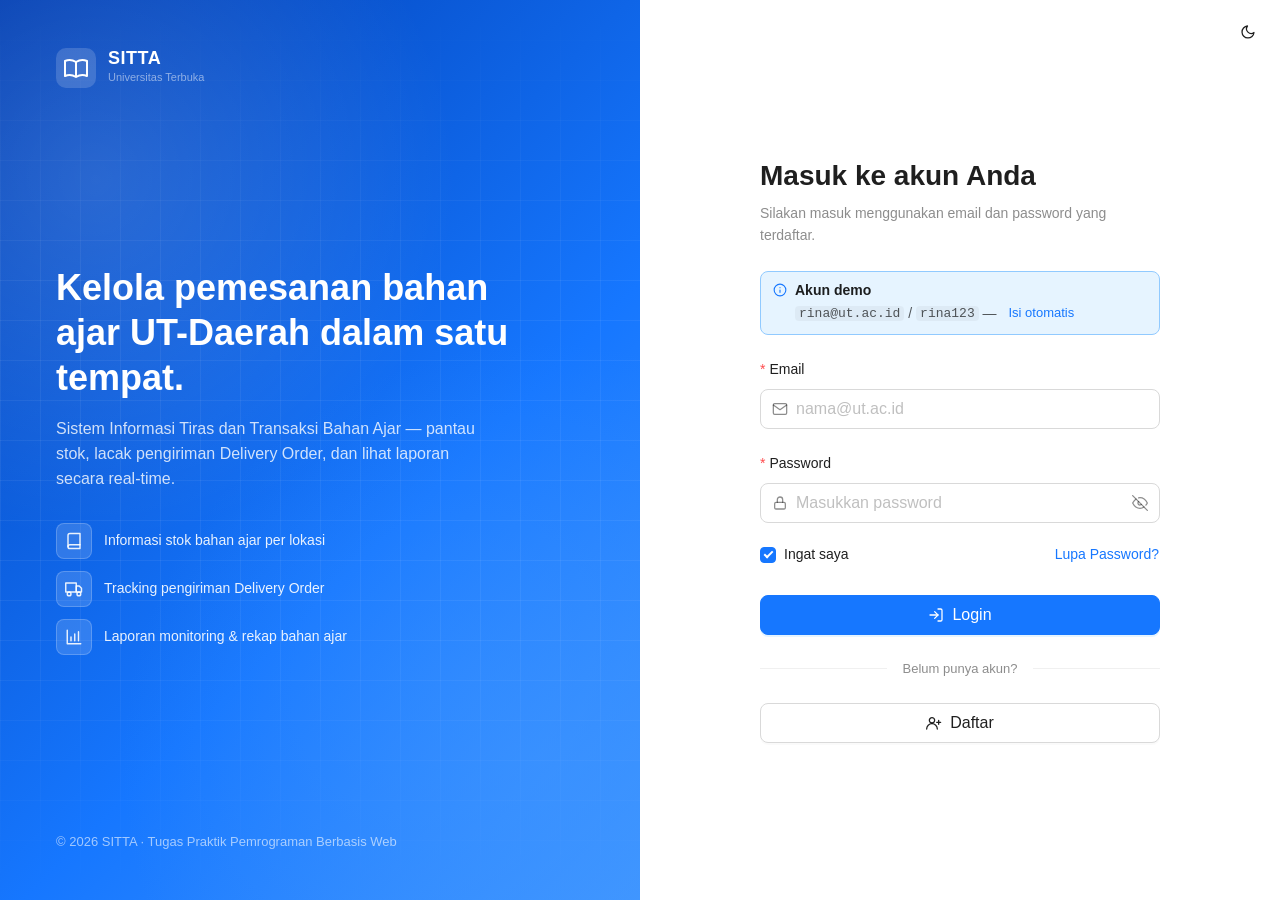
==== dashboard.html @ ab3e5d55 "Add stok and tracking pages for bahan ajar management - Created stok.html for dynamic stock informat" ====
<!DOCTYPE html>
<html lang="id">
<head>
  <meta charset="UTF-8">
  <meta name="viewport" content="width=device-width, initial-scale=1.0">
  <meta name="description" content="Dashboard SITTA — menu utama pemesanan bahan ajar Universitas Terbuka">
  <title>Dashboard · SITTA Universitas Terbuka</title>
  <link rel="stylesheet" href="css/style.css">
  <script src="js/data.js"></script>
  <script src="js/script.js"></script>
</head>
<body data-page="dashboard">
  <a class="skip-link" href="#main">Lewati ke konten utama</a>

  <div class="layout">
    <!-- Sider & header dirender oleh script.js agar seragam di semua halaman -->
    <aside class="layout-sider" id="appSider" aria-label="Navigasi utama"></aside>
    <div class="sider-mask" data-action="close-sider"></div>

    <div class="layout-main">
      <header class="layout-header" id="appHeader"></header>

      <main class="layout-content" id="main">
        <div class="page-header">
          <nav class="breadcrumb" aria-label="Breadcrumb">
            <ol id="breadcrumb"></ol>
          </nav>
        </div>

        <!-- ===================== VIEW: BERANDA ===================== -->
        <section data-view="home" aria-labelledby="greetingTitle">
          <div class="greeting" id="greeting" data-period="pagi">
            <div>
              <span class="greeting-eyebrow" id="greetingEyebrow">
                <svg class="icon"><use href="#i-sunrise"></use></svg> Pagi
              </span>
              <h1 class="greeting-title" id="greetingTitle">Selamat Pagi!</h1>
              <p class="greeting-sub" id="greetingSub">Semoga harimu menyenangkan.</p>
            </div>
            <div class="greeting-clock" aria-live="off">
              <div class="greeting-time"><time id="greetingTime">00:00:00</time></div>
              <div class="greeting-date" id="greetingDate">-</div>
            </div>
          </div>

          <div class="grid grid-4 mt-24" id="homeStats" aria-label="Ringkasan"></div>

          <div class="section-head">
            <h2 class="section-title">Menu Utama</h2>
            <span class="text-muted">Pilih menu untuk memulai</span>
          </div>

          <nav aria-label="Menu utama dashboard">
            <ul class="nav-tiles">
              <li>
                <a class="card nav-tile" href="stok.html">
                  <div class="nav-tile-head">
                    <span class="nav-tile-icon tone-blue"><svg class="icon"><use href="#i-book"></use></svg></span>
                    <svg class="icon nav-tile-arrow"><use href="#i-arrow-right"></use></svg>
                  </div>
                  <h3 class="nav-tile-title">Informasi Bahan Ajar</h3>
                  <p class="nav-tile-desc">Lihat stok, edisi, dan lokasi bahan ajar yang tersedia.</p>
                </a>
              </li>
              <li>
                <a class="card nav-tile" href="tracking.html">
                  <div class="nav-tile-head">
                    <span class="nav-tile-icon tone-green"><svg class="icon"><use href="#i-truck"></use></svg></span>
                    <svg class="icon nav-tile-arrow"><use href="#i-arrow-right"></use></svg>
                  </div>
                  <h3 class="nav-tile-title">Tracking Pengiriman</h3>
                  <p class="nav-tile-desc">Lacak status pengiriman berdasarkan nomor Delivery Order.</p>
                </a>
              </li>
              <li>
                <div class="card nav-tile">
                  <div class="nav-tile-head">
                    <span class="nav-tile-icon tone-purple"><svg class="icon"><use href="#i-report"></use></svg></span>
                  </div>
                  <h3 class="nav-tile-title">Laporan</h3>
                  <div class="nav-sublinks">
                    <a class="nav-sublink" href="#monitoring">Monitoring Progress DO <svg class="icon"><use href="#i-right"></use></svg></a>
                    <a class="nav-sublink" href="#rekap">Rekap Bahan Ajar <svg class="icon"><use href="#i-right"></use></svg></a>
                  </div>
                </div>
              </li>
              <li>
                <a class="card nav-tile" href="#histori">
                  <div class="nav-tile-head">
                    <span class="nav-tile-icon tone-orange"><svg class="icon"><use href="#i-history"></use></svg></span>
                    <svg class="icon nav-tile-arrow"><use href="#i-arrow-right"></use></svg>
                  </div>
                  <h3 class="nav-tile-title">Histori Transaksi</h3>
                  <p class="nav-tile-desc">Riwayat transaksi pemesanan bahan ajar beserta total pembayaran.</p>
                </a>
              </li>
            </ul>
          </nav>

          <div class="grid grid-main-side mt-24">
            <article class="card">
              <header class="card-head">
                <h2 class="card-title"><svg class="icon"><use href="#i-truck"></use></svg> Pengiriman Terbaru</h2>
                <a href="#monitoring" class="btn btn-link">Lihat semua</a>
              </header>
              <div class="card-body flush" id="homeRecentDO"></div>
            </article>

            <article class="card">
              <header class="card-head">
                <h2 class="card-title"><svg class="icon"><use href="#i-package"></use></svg> Stok Bahan Ajar</h2>
                <a href="stok.html" class="btn btn-link">Detail</a>
              </header>
              <div class="card-body" id="homeStock"></div>
            </article>
          </div>
        </section>

        <!-- ============ VIEW: LAPORAN — MONITORING PROGRESS DO ============ -->
        <section data-view="monitoring" aria-labelledby="monitoringTitle" hidden>
          <div class="space-between mb-16">
            <div>
              <h1 class="page-title" id="monitoringTitle">Monitoring Progress DO Bahan Ajar</h1>
              <p class="page-desc">Pantau progres setiap Delivery Order dari proses hingga diterima.</p>
            </div>
            <button type="button" class="btn no-print" data-action="print">
              <svg class="icon"><use href="#i-printer"></use></svg> Cetak
            </button>
          </div>

          <div class="grid grid-4 mb-16" id="monitoringStats"></div>

          <article class="card">
            <div class="table-wrapper">
              <table class="table">
                <thead>
                  <tr>
                    <th scope="col">Nomor DO</th>
                    <th scope="col">Mahasiswa</th>
                    <th scope="col">Ekspedisi</th>
                    <th scope="col">Tgl Kirim</th>
                    <th scope="col">Status</th>
                    <th scope="col" style="min-width: 200px">Progress</th>
                    <th scope="col" class="no-print"><span class="sr-only">Aksi</span></th>
                  </tr>
                </thead>
                <tbody id="monitoringBody"></tbody>
              </table>
            </div>
          </article>
        </section>

        <!-- ================ VIEW: LAPORAN — REKAP BAHAN AJAR ================ -->
        <section data-view="rekap" aria-labelledby="rekapTitle" hidden>
          <div class="space-between mb-16">
            <div>
              <h1 class="page-title" id="rekapTitle">Rekap Bahan Ajar</h1>
              <p class="page-desc">Ringkasan jumlah judul dan stok bahan ajar di seluruh lokasi.</p>
            </div>
            <button type="button" class="btn no-print" data-action="print">
              <svg class="icon"><use href="#i-printer"></use></svg> Cetak
            </button>
          </div>

          <div class="grid grid-4 mb-16" id="rekapStats"></div>

          <div class="grid grid-main-side">
            <article class="card">
              <header class="card-head">
                <h2 class="card-title"><svg class="icon"><use href="#i-chart"></use></svg> Distribusi Stok per Judul</h2>
                <div class="legend" aria-hidden="true">
                  <span><i></i> Stok aman</span>
                  <span><i class="is-warning"></i> Perlu restock</span>
                </div>
              </header>
              <div class="card-body">
                <div class="bar-list" id="rekapBars"></div>
              </div>
            </article>

            <article class="card">
              <header class="card-head">
                <h2 class="card-title"><svg class="icon"><use href="#i-pin"></use></svg> Rekap per Lokasi</h2>
              </header>
              <div class="table-wrapper">
                <table class="table table-sm">
                  <thead>
                    <tr>
                      <th scope="col">Kode Lokasi</th>
                      <th scope="col" class="text-right">Judul</th>
                      <th scope="col" class="text-right">Stok</th>
                    </tr>
                  </thead>
                  <tbody id="rekapLokasiBody"></tbody>
                  <tfoot id="rekapLokasiFoot"></tfoot>
                </table>
              </div>
            </article>
          </div>
        </section>

        <!-- ===================== VIEW: HISTORI TRANSAKSI ===================== -->
        <section data-view="histori" aria-labelledby="historiTitle" hidden>
          <div class="space-between mb-16">
            <div>
              <h1 class="page-title" id="historiTitle">Histori Transaksi Bahan Ajar</h1>
              <p class="page-desc">Daftar seluruh transaksi pemesanan bahan ajar melalui Delivery Order.</p>
            </div>
            <button type="button" class="btn no-print" data-action="print">
              <svg class="icon"><use href="#i-printer"></use></svg> Cetak
            </button>
          </div>

          <article class="card">
            <form class="toolbar" id="historiFilter" role="search" aria-label="Filter transaksi">
              <div class="input-affix">
                <svg class="icon"><use href="#i-search"></use></svg>
                <label for="historiSearch" class="sr-only">Cari transaksi</label>
                <input class="input" type="search" id="historiSearch" placeholder="Cari nomor DO, nama, ekspedisi…">
              </div>
              <label for="historiStatus" class="sr-only">Filter status</label>
              <select class="select" id="historiStatus">
                <option value="">Semua status</option>
                <option value="proses">Dalam proses</option>
                <option value="selesai">Selesai</option>
              </select>
            </form>
            <div class="table-wrapper">
              <table class="table">
                <thead>
                  <tr>
                    <th scope="col">Tanggal</th>
                    <th scope="col">Nomor DO</th>
                    <th scope="col">Mahasiswa</th>
                    <th scope="col">Paket Bahan Ajar</th>
                    <th scope="col">Ekspedisi</th>
                    <th scope="col" class="text-right">Total</th>
                    <th scope="col">Status</th>
                  </tr>
                </thead>
                <tbody id="historiBody"></tbody>
                <tfoot id="historiFoot"></tfoot>
              </table>
            </div>
          </article>
        </section>
      </main>

      <footer class="layout-footer">
        &copy; <span data-year>2026</span> SITTA — Sistem Informasi Tiras &amp; Transaksi Bahan Ajar · Universitas Terbuka
      </footer>
    </div>
  </div>
</body>
</html>
---- css/style.css ----
/* ==========================================================================
   SITTA — Sistem Informasi Tiras & Transaksi Bahan Ajar
   Design system terinspirasi Ant Design (token, komponen, layout)
   --------------------------------------------------------------------------
   1. Design Tokens (light & dark)
   2. Base / Reset
   3. Typography & Utilities
   4. Komponen: Button, Input, Form, Checkbox, Select
   5. Komponen: Card, Statistic, Tag, Badge, Alert, Divider, Avatar
   6. Komponen: Table, Descriptions, Progress, Steps, Timeline
   7. Komponen: Modal, Message, Dropdown, Segmented, Empty, Result
   8. Layout: Sider, Header, Content, Footer, Breadcrumb
   9. Halaman: Login
   10. Halaman: Dashboard, Tracking, Stok
   11. Responsive & Print
   ========================================================================== */

/* 1. DESIGN TOKENS ======================================================== */
:root {
  --primary: #1677ff;
  --primary-hover: #4096ff;
  --primary-active: #0958d9;
  --primary-bg: #e6f4ff;
  --primary-bg-hover: #bae0ff;
  --primary-border: #91caff;

  --success: #52c41a;
  --success-bg: #f6ffed;
  --success-border: #b7eb8f;
  --success-text: #389e0d;

  --warning: #faad14;
  --warning-bg: #fffbe6;
  --warning-border: #ffe58f;
  --warning-text: #d48806;

  --error: #ff4d4f;
  --error-hover: #ff7875;
  --error-bg: #fff2f0;
  --error-border: #ffccc7;
  --error-text: #cf1322;

  --purple: #722ed1;
  --purple-bg: #f9f0ff;
  --cyan: #13c2c2;
  --cyan-bg: #e6fffb;

  --text: rgba(0, 0, 0, 0.88);
  --text-2: rgba(0, 0, 0, 0.65);
  --text-3: rgba(0, 0, 0, 0.45);
  --text-4: rgba(0, 0, 0, 0.25);

  --border: #d9d9d9;
  --split: rgba(5, 5, 5, 0.06);

  --bg-layout: #f5f5f5;
  --bg-container: #ffffff;
  --bg-elevated: #ffffff;
  --bg-fill: rgba(0, 0, 0, 0.04);
  --bg-fill-2: rgba(0, 0, 0, 0.02);
  --bg-disabled: rgba(0, 0, 0, 0.04);
  --table-head: #fafafa;
  --mask: rgba(0, 0, 0, 0.45);

  --sider-bg: #001529;
  --sider-sub: #000c17;
  --sider-text: rgba(255, 255, 255, 0.65);

  --radius-sm: 4px;
  --radius: 6px;
  --radius-lg: 8px;

  --shadow: 0 1px 2px 0 rgba(0, 0, 0, 0.03), 0 1px 6px -1px rgba(0, 0, 0, 0.02), 0 2px 4px 0 rgba(0, 0, 0, 0.02);
  --shadow-lg: 0 6px 16px 0 rgba(0, 0, 0, 0.08), 0 3px 6px -4px rgba(0, 0, 0, 0.12), 0 9px 28px 8px rgba(0, 0, 0, 0.05);
  --focus-ring: 0 0 0 2px rgba(5, 145, 255, 0.1);
  --focus-ring-error: 0 0 0 2px rgba(255, 38, 5, 0.06);

  --font: -apple-system, BlinkMacSystemFont, "Segoe UI", Roboto, "Helvetica Neue", Arial, "Noto Sans", sans-serif;
  --font-mono: "SFMono-Regular", Consolas, "Liberation Mono", Menlo, Courier, monospace;
  --ease: cubic-bezier(0.645, 0.045, 0.355, 1);

  --header-h: 64px;
  --sider-w: 240px;
  --sider-w-collapsed: 80px;

  color-scheme: light;
}

:root[data-theme="dark"] {
  --primary: #1668dc;
  --primary-hover: #3c89e8;
  --primary-active: #1554ad;
  --primary-bg: #111a2c;
  --primary-bg-hover: #112545;
  --primary-border: #15325b;

  --success: #49aa19;
  --success-bg: #162312;
  --success-border: #274916;
  --success-text: #49aa19;

  --warning: #d89614;
  --warning-bg: #2b2111;
  --warning-border: #594214;
  --warning-text: #d89614;

  --error: #dc4446;
  --error-hover: #e86e6b;
  --error-bg: #2c1618;
  --error-border: #5b2526;
  --error-text: #dc4446;

  --purple: #854eca;
  --purple-bg: #1a1325;
  --cyan: #13a8a8;
  --cyan-bg: #112123;

  --text: rgba(255, 255, 255, 0.85);
  --text-2: rgba(255, 255, 255, 0.65);
  --text-3: rgba(255, 255, 255, 0.45);
  --text-4: rgba(255, 255, 255, 0.25);

  --border: #424242;
  --split: rgba(253, 253, 253, 0.12);

  --bg-layout: #000000;
  --bg-container: #141414;
  --bg-elevated: #1f1f1f;
  --bg-fill: rgba(255, 255, 255, 0.08);
  --bg-fill-2: rgba(255, 255, 255, 0.04);
  --bg-disabled: rgba(255, 255, 255, 0.08);
  --table-head: #1d1d1d;
  --mask: rgba(0, 0, 0, 0.65);

  --sider-bg: #141414;
  --sider-sub: #0a0a0a;

  --shadow: 0 1px 2px 0 rgba(0, 0, 0, 0.16), 0 1px 6px -1px rgba(0, 0, 0, 0.12), 0 2px 4px 0 rgba(0, 0, 0, 0.09);
  --shadow-lg: 0 6px 16px 0 rgba(0, 0, 0, 0.32), 0 3px 6px -4px rgba(0, 0, 0, 0.48), 0 9px 28px 8px rgba(0, 0, 0, 0.2);

  color-scheme: dark;
}

/* 2. BASE / RESET ========================================================= */
*,
*::before,
*::after {
  box-sizing: border-box;
}

html {
  -webkit-text-size-adjust: 100%;
}

body {
  margin: 0;
  font-family: var(--font);
  font-size: 14px;
  line-height: 1.5714;
  color: var(--text);
  background: var(--bg-layout);
  -webkit-font-smoothing: antialiased;
  transition: background-color 0.2s, color 0.2s;
}

h1, h2, h3, h4, h5, p, ul, ol, dl, figure {
  margin: 0;
}

h1, h2, h3, h4, h5 {
  font-weight: 600;
  color: var(--text);
  line-height: 1.35;
}

ul, ol {
  padding: 0;
  list-style: none;
}

a {
  color: var(--primary);
  text-decoration: none;
  transition: color 0.2s;
}

a:hover {
  color: var(--primary-hover);
}

img {
  max-width: 100%;
  display: block;
}

button,
input,
select,
textarea {
  font: inherit;
  color: inherit;
}

[hidden] {
  display: none !important;
}

:focus-visible {
  outline: 3px solid var(--primary-border);
  outline-offset: 1px;
}

::selection {
  background: var(--primary);
  color: #fff;
}

.icon {
  width: 1em;
  height: 1em;
  flex-shrink: 0;
  fill: none;
  stroke: currentColor;
  stroke-width: 1.9;
  stroke-linecap: round;
  stroke-linejoin: round;
  vertical-align: -0.125em;
}

.skip-link {
  position: absolute;
  left: 16px;
  top: -48px;
  z-index: 2000;
  padding: 8px 16px;
  background: var(--primary);
  color: #fff;
  border-radius: var(--radius);
  transition: top 0.2s;
}

.skip-link:focus {
  top: 12px;
  color: #fff;
}

.sr-only {
  position: absolute;
  width: 1px;
  height: 1px;
  padding: 0;
  margin: -1px;
  overflow: hidden;
  clip: rect(0, 0, 0, 0);
  border: 0;
}

/* 3. TYPOGRAPHY & UTILITIES =============================================== */
.text-secondary { color: var(--text-2); }
.text-muted { color: var(--text-3); }
.text-success { color: var(--success-text); }
.text-danger { color: var(--error-text); }
.text-strong { font-weight: 600; }
.text-mono { font-family: var(--font-mono); font-size: 13px; }
.text-right { text-align: right; }
.text-center { text-align: center; }
.nowrap { white-space: nowrap; }

.space {
  display: inline-flex;
  align-items: center;
  gap: 8px;
  flex-wrap: wrap;
}

.space-between {
  display: flex;
  align-items: center;
  justify-content: space-between;
  gap: 12px;
  flex-wrap: wrap;
}

.mt-8 { margin-top: 8px; }
.mt-16 { margin-top: 16px; }
.mt-24 { margin-top: 24px; }
.mb-16 { margin-bottom: 16px; }

.grid {
  display: grid;
  gap: 16px;
}

.grid-4 { grid-template-columns: repeat(4, minmax(0, 1fr)); }
.grid-3 { grid-template-columns: repeat(3, minmax(0, 1fr)); }
.grid-2 { grid-template-columns: repeat(2, minmax(0, 1fr)); }
.grid-main-side { grid-template-columns: minmax(0, 1.6fr) minmax(0, 1fr); }

/* 4. BUTTON ================================================================ */
.btn {
  position: relative;
  display: inline-flex;
  align-items: center;
  justify-content: center;
  gap: 8px;
  height: 32px;
  padding: 4px 15px;
  font-size: 14px;
  line-height: 1.5714;
  font-weight: 400;
  white-space: nowrap;
  color: var(--text);
  background: var(--bg-container);
  border: 1px solid var(--border);
  border-radius: var(--radius);
  box-shadow: 0 2px 0 rgba(0, 0, 0, 0.02);
  cursor: pointer;
  user-select: none;
  transition: all 0.2s var(--ease);
  text-decoration: none;
}

.btn:hover {
  color: var(--primary-hover);
  border-color: var(--primary-hover);
}

.btn:active {
  color: var(--primary-active);
  border-color: var(--primary-active);
}

.btn:focus-visible {
  outline: 4px solid var(--primary-border);
  outline-offset: 1px;
}

.btn-primary {
  color: #fff;
  background: var(--primary);
  border-color: var(--primary);
  box-shadow: 0 2px 0 rgba(5, 145, 255, 0.1);
}

.btn-primary:hover {
  color: #fff;
  background: var(--primary-hover);
  border-color: var(--primary-hover);
}

.btn-primary:active {
  color: #fff;
  background: var(--primary-active);
  border-color: var(--primary-active);
}

.btn-danger {
  color: var(--error);
  border-color: var(--error);
}

.btn-danger:hover {
  color: var(--error-hover);
  border-color: var(--error-hover);
}

.btn-danger.btn-primary {
  color: #fff;
  background: var(--error);
  box-shadow: 0 2px 0 rgba(255, 38, 5, 0.06);
}

.btn-danger.btn-primary:hover {
  background: var(--error-hover);
  border-color: var(--error-hover);
  color: #fff;
}

.btn-text,
.btn-link {
  border-color: transparent;
  background: transparent;
  box-shadow: none;
}

.btn-text:hover {
  color: var(--text);
  border-color: transparent;
  background: var(--bg-fill);
}

.btn-link {
  color: var(--primary);
  padding: 4px 0;
  height: auto;
}

.btn-link:hover {
  color: var(--primary-hover);
  border-color: transparent;
}

.btn-lg {
  height: 40px;
  padding: 6px 15px;
  font-size: 16px;
  border-radius: var(--radius-lg);
}

.btn-sm {
  height: 24px;
  padding: 0 7px;
  border-radius: var(--radius-sm);
  font-size: 13px;
  gap: 4px;
}

.btn-block {
  width: 100%;
}

.btn-icon {
  width: 32px;
  padding: 0;
  font-size: 16px;
}

.btn-icon.btn-lg {
  width: 40px;
  font-size: 18px;
}

.btn[disabled],
.btn.is-loading {
  cursor: not-allowed;
  opacity: 0.65;
}

.btn[disabled]:not(.is-loading) {
  color: var(--text-4);
  background: var(--bg-disabled);
  border-color: var(--border);
  box-shadow: none;
  opacity: 1;
}

.btn.is-loading::before {
  content: "";
  width: 14px;
  height: 14px;
  border: 2px solid currentColor;
  border-right-color: transparent;
  border-radius: 50%;
  animation: spin 0.8s linear infinite;
}

.btn.is-loading > .icon {
  display: none;
}

@keyframes spin {
  to { transform: rotate(360deg); }
}

/* 4b. INPUT, SELECT, FORM ================================================= */
.input,
.select {
  display: block;
  width: 100%;
  height: 32px;
  padding: 4px 11px;
  font-size: 14px;
  line-height: 1.5714;
  color: var(--text);
  background: var(--bg-container);
  border: 1px solid var(--border);
  border-radius: var(--radius);
  transition: all 0.2s;
  outline: none;
}

.input::placeholder {
  color: var(--text-4);
}

.input:hover,
.select:hover {
  border-color: var(--primary-hover);
}

.input:focus,
.select:focus {
  border-color: var(--primary);
  box-shadow: var(--focus-ring);
}

.input-lg,
.select-lg {
  height: 40px;
  padding: 7px 11px;
  font-size: 16px;
  border-radius: var(--radius-lg);
}

.select {
  appearance: none;
  padding-right: 32px;
  cursor: pointer;
  background-image: url("data:image/svg+xml,%3Csvg xmlns='http://www.w3.org/2000/svg' viewBox='0 0 24 24' fill='none' stroke='%23999' stroke-width='2' stroke-linecap='round' stroke-linejoin='round'%3E%3Cpath d='m6 9 6 6 6-6'/%3E%3C/svg%3E");
  background-repeat: no-repeat;
  background-position: right 10px center;
  background-size: 14px;
}

.select option {
  background: var(--bg-elevated);
  color: var(--text);
}

/* Input dengan prefix/suffix (Ant: .ant-input-affix-wrapper) */
.input-affix {
  display: flex;
  align-items: center;
  gap: 8px;
  width: 100%;
  height: 32px;
  padding: 4px 11px;
  background: var(--bg-container);
  border: 1px solid var(--border);
  border-radius: var(--radius);
  transition: all 0.2s;
}

.input-affix.input-lg {
  height: 40px;
  padding: 7px 11px;
  font-size: 16px;
  border-radius: var(--radius-lg);
}

.input-affix:hover {
  border-color: var(--primary-hover);
}

.input-affix:focus-within {
  border-color: var(--primary);
  box-shadow: var(--focus-ring);
}

.input-affix > .icon {
  color: var(--text-3);
}

.input-affix .input {
  height: auto;
  padding: 0;
  border: 0;
  background: transparent;
  box-shadow: none;
  font-size: inherit;
}

.input-affix .input-suffix {
  display: inline-flex;
  padding: 0;
  border: 0;
  background: none;
  color: var(--text-3);
  cursor: pointer;
  font-size: 16px;
  border-radius: var(--radius-sm);
}

.input-affix .input-suffix:hover {
  color: var(--text);
}

/* Form item */
.form-item {
  margin-bottom: 24px;
}

.form-item.compact {
  margin-bottom: 16px;
}

.form-label {
  display: inline-block;
  padding-bottom: 8px;
  color: var(--text);
  font-size: 14px;
}

.form-label.required::before {
  content: "*";
  display: inline-block;
  margin-inline-end: 4px;
  color: var(--error);
  font-family: SimSun, sans-serif;
}

.form-help {
  margin-top: 4px;
  color: var(--text-3);
  font-size: 13px;
}

.form-explain {
  min-height: 0;
  color: var(--error);
  font-size: 13px;
  line-height: 1.5;
  overflow: hidden;
  max-height: 0;
  opacity: 0;
  transform: translateY(-4px);
  transition: all 0.2s var(--ease);
}

.form-item.has-error .form-explain {
  max-height: 40px;
  opacity: 1;
  transform: none;
  padding-top: 4px;
}

.form-item.has-error .input,
.form-item.has-error .select,
.form-item.has-error .input-affix {
  border-color: var(--error);
}

.form-item.has-error .input:focus,
.form-item.has-error .select:focus,
.form-item.has-error .input-affix:focus-within {
  box-shadow: var(--focus-ring-error);
}

.form-item.has-error .input-affix .input {
  box-shadow: none;
}

.form-item.has-error .input-affix > .icon {
  color: var(--error);
}

.form-row {
  display: grid;
  grid-template-columns: repeat(2, minmax(0, 1fr));
  gap: 0 16px;
}

.form-inline {
  display: flex;
  gap: 8px;
  align-items: flex-start;
}

.form-inline .form-item {
  flex: 1;
  margin-bottom: 0;
}

/* Checkbox */
.checkbox {
  display: inline-flex;
  align-items: center;
  gap: 8px;
  cursor: pointer;
  user-select: none;
}

.checkbox input {
  appearance: none;
  width: 16px;
  height: 16px;
  margin: 0;
  border: 1px solid var(--border);
  border-radius: var(--radius-sm);
  background: var(--bg-container);
  cursor: pointer;
  display: grid;
  place-content: center;
  transition: all 0.2s;
}

.checkbox input::after {
  content: "";
  width: 5px;
  height: 9px;
  border: 2px solid #fff;
  border-top: 0;
  border-left: 0;
  transform: rotate(45deg) scale(0);
  margin-top: -2px;
  transition: transform 0.15s var(--ease);
}

.checkbox input:checked {
  background: var(--primary);
  border-color: var(--primary);
}

.checkbox input:checked::after {
  transform: rotate(45deg) scale(1);
}

.checkbox:hover input {
  border-color: var(--primary);
}

.form-item.has-error .checkbox input {
  border-color: var(--error);
}

/* 5. CARD ================================================================== */
.card {
  background: var(--bg-container);
  border-radius: var(--radius-lg);
  border: 1px solid var(--split);
  box-shadow: var(--shadow);
  transition: box-shadow 0.2s, border-color 0.2s;
  min-width: 0;
}

.card-head {
  display: flex;
  align-items: center;
  justify-content: space-between;
  gap: 12px;
  min-height: 56px;
  padding: 0 24px;
  border-bottom: 1px solid var(--split);
}

.card-title {
  display: flex;
  align-items: center;
  gap: 8px;
  font-size: 16px;
  font-weight: 600;
}

.card-title .icon {
  color: var(--primary);
}

.card-body {
  padding: 24px;
}

.card-body.flush {
  padding: 0;
}

.card-hoverable {
  cursor: pointer;
}

.card-hoverable:hover {
  border-color: transparent;
  box-shadow: var(--shadow-lg);
}

/* Statistic */
.statistic {
  display: flex;
  gap: 16px;
  align-items: flex-start;
  padding: 20px 24px;
}

.statistic-icon {
  display: grid;
  place-items: center;
  width: 48px;
  height: 48px;
  border-radius: var(--radius-lg);
  font-size: 22px;
  flex-shrink: 0;
}

.statistic-title {
  color: var(--text-3);
  font-size: 14px;
  margin-bottom: 4px;
}

.statistic-value {
  font-size: 24px;
  font-weight: 600;
  line-height: 1.3;
  color: var(--text);
  font-variant-numeric: tabular-nums;
}

.statistic-value small {
  font-size: 14px;
  font-weight: 400;
  color: var(--text-3);
  margin-left: 4px;
}

.statistic-foot {
  margin-top: 4px;
  font-size: 13px;
  color: var(--text-3);
}

.tone-blue { color: var(--primary); background: var(--primary-bg); }
.tone-green { color: var(--success-text); background: var(--success-bg); }
.tone-orange { color: var(--warning-text); background: var(--warning-bg); }
.tone-red { color: var(--error-text); background: var(--error-bg); }
.tone-purple { color: var(--purple); background: var(--purple-bg); }
.tone-cyan { color: var(--cyan); background: var(--cyan-bg); }

/* Tag */
.tag {
  display: inline-flex;
  align-items: center;
  gap: 4px;
  height: 22px;
  padding: 0 7px;
  font-size: 12px;
  line-height: 20px;
  white-space: nowrap;
  color: var(--text);
  background: var(--bg-fill-2);
  border: 1px solid var(--border);
  border-radius: var(--radius-sm);
}

.tag-success { color: var(--success-text); background: var(--success-bg); border-color: var(--success-border); }
.tag-processing { color: var(--primary); background: var(--primary-bg); border-color: var(--primary-border); }
.tag-warning { color: var(--warning-text); background: var(--warning-bg); border-color: var(--warning-border); }
.tag-error { color: var(--error-text); background: var(--error-bg); border-color: var(--error-border); }
.tag-purple { color: var(--purple); background: var(--purple-bg); border-color: transparent; }

.tag-clickable {
  cursor: pointer;
  font-family: var(--font-mono);
  transition: all 0.2s;
}

.tag-clickable:hover {
  color: var(--primary);
  border-color: var(--primary);
}

/* Badge status dot */
.badge-dot {
  display: inline-flex;
  align-items: center;
  gap: 8px;
}

.badge-dot::before {
  content: "";
  width: 6px;
  height: 6px;
  border-radius: 50%;
  background: currentColor;
}

.badge-dot.processing::before {
  background: var(--primary);
  box-shadow: 0 0 0 0 var(--primary);
  animation: pulse 1.6s infinite;
}

.badge-dot.success::before { background: var(--success); }
.badge-dot.warning::before { background: var(--warning); }
.badge-dot.error::before { background: var(--error); }

@keyframes pulse {
  0% { box-shadow: 0 0 0 0 rgba(22, 119, 255, 0.5); }
  70% { box-shadow: 0 0 0 6px rgba(22, 119, 255, 0); }
  100% { box-shadow: 0 0 0 0 rgba(22, 119, 255, 0); }
}

/* Alert */
.alert {
  display: flex;
  gap: 8px;
  align-items: flex-start;
  padding: 8px 12px;
  border-radius: var(--radius-lg);
  border: 1px solid;
  font-size: 14px;
}

.alert > .icon {
  margin-top: 3px;
}

.alert-info { background: var(--primary-bg); border-color: var(--primary-border); }
.alert-info > .icon { color: var(--primary); }
.alert-success { background: var(--success-bg); border-color: var(--success-border); }
.alert-success > .icon { color: var(--success); }
.alert-warning { background: var(--warning-bg); border-color: var(--warning-border); }
.alert-warning > .icon { color: var(--warning); }
.alert-error { background: var(--error-bg); border-color: var(--error-border); }
.alert-error > .icon { color: var(--error); }

.alert-title {
  font-weight: 600;
}

.alert-desc {
  color: var(--text-2);
}

/* Divider */
.divider {
  display: flex;
  align-items: center;
  gap: 16px;
  margin: 24px 0;
  color: var(--text-3);
  font-size: 13px;
}

.divider::before,
.divider::after {
  content: "";
  flex: 1;
  border-top: 1px solid var(--split);
}

.divider:empty {
  gap: 0;
}

/* Avatar */
.avatar {
  display: inline-grid;
  place-items: center;
  width: 32px;
  height: 32px;
  border-radius: 50%;
  background: var(--primary);
  color: #fff;
  font-size: 14px;
  font-weight: 600;
  flex-shrink: 0;
}

.avatar-lg {
  width: 48px;
  height: 48px;
  font-size: 18px;
}

/* 6. TABLE ================================================================= */
.table-wrapper {
  width: 100%;
  overflow-x: auto;
  border-radius: var(--radius-lg) var(--radius-lg) 0 0;
}

.table {
  width: 100%;
  border-collapse: separate;
  border-spacing: 0;
  font-size: 14px;
  text-align: left;
}

.table caption {
  caption-side: top;
  text-align: left;
  padding: 0 0 12px;
  color: var(--text-3);
}

.table th,
.table td {
  padding: 16px;
  border-bottom: 1px solid var(--split);
  vertical-align: middle;
}

.table thead th {
  position: relative;
  background: var(--table-head);
  color: var(--text);
  font-weight: 600;
  white-space: nowrap;
}

.table thead th:not(:last-child)::after {
  content: "";
  position: absolute;
  right: 0;
  top: 50%;
  height: 1.6em;
  width: 1px;
  background: var(--split);
  transform: translateY(-50%);
}

.table thead th:first-child { border-top-left-radius: var(--radius-lg); }
.table thead th:last-child { border-top-right-radius: var(--radius-lg); }

.table tbody tr {
  transition: background 0.2s;
}

.table tbody tr:hover > td {
  background: var(--bg-fill-2);
}

.table tbody tr.is-clickable {
  cursor: pointer;
}

.table tbody tr.is-new > td {
  animation: rowFlash 2.4s ease-out;
}

@keyframes rowFlash {
  0%, 30% { background: var(--primary-bg); }
  100% { background: transparent; }
}

.table tfoot td {
  background: var(--table-head);
  font-weight: 600;
}

.table-sm th,
.table-sm td {
  padding: 12px 16px;
}

.table-footer {
  display: flex;
  align-items: center;
  justify-content: space-between;
  gap: 12px;
  padding: 12px 16px;
  color: var(--text-3);
  font-size: 13px;
}

.cell-book {
  display: flex;
  align-items: center;
  gap: 12px;
  min-width: 220px;
}

.cell-book .thumb {
  width: 40px;
  height: 56px;
  object-fit: cover;
  border-radius: var(--radius-sm);
  border: 1px solid var(--split);
  background: var(--bg-fill);
  flex-shrink: 0;
}

.cell-title {
  font-weight: 500;
  color: var(--text);
}

.cell-sub {
  font-size: 13px;
  color: var(--text-3);
}

.thumb-fallback {
  display: grid;
  place-items: center;
  color: var(--text-4);
  font-size: 18px;
}

/* Mini bar di dalam tabel */
.mini-bar {
  display: flex;
  align-items: center;
  gap: 8px;
  min-width: 140px;
}

.mini-bar-track {
  flex: 1;
  height: 6px;
  background: var(--bg-fill);
  border-radius: 99px;
  overflow: hidden;
}

.mini-bar-fill {
  height: 100%;
  border-radius: inherit;
  background: var(--primary);
  transition: width 0.6s var(--ease);
}

.mini-bar-value {
  min-width: 44px;
  text-align: right;
  font-variant-numeric: tabular-nums;
}

/* Descriptions */
.descriptions {
  display: grid;
  grid-template-columns: repeat(2, minmax(0, 1fr));
  border: 1px solid var(--split);
  border-radius: var(--radius-lg);
  overflow: hidden;
}

.descriptions-item {
  display: grid;
  grid-template-columns: 140px minmax(0, 1fr);
  border-bottom: 1px solid var(--split);
  margin-bottom: -1px;
}

.descriptions-item:nth-child(odd) {
  border-right: 1px solid var(--split);
}

.descriptions-single {
  grid-template-columns: minmax(0, 1fr);
}

.descriptions-single .descriptions-item {
  grid-template-columns: 180px minmax(0, 1fr);
}

.descriptions-single .descriptions-item:nth-child(odd) {
  border-right: 0;
}

.descriptions-item.span-2 {
  grid-column: span 2;
  border-right: 0;
}

.descriptions dt {
  white-space: nowrap;
  padding: 12px 16px;
  background: var(--table-head);
  color: var(--text-2);
  border-right: 1px solid var(--split);
  display: flex;
  align-items: center;
  gap: 8px;
}

.descriptions dt .icon {
  color: var(--text-3);
}

.descriptions dd {
  margin: 0;
  padding: 12px 16px;
  word-break: break-word;
}

/* Progress */
.progress {
  display: flex;
  align-items: center;
  gap: 8px;
}

.progress-track {
  flex: 1;
  height: 8px;
  border-radius: 99px;
  background: var(--bg-fill);
  overflow: hidden;
}

.progress-bar {
  height: 100%;
  width: 0;
  border-radius: inherit;
  background: var(--primary);
  transition: width 0.8s var(--ease);
  position: relative;
  overflow: hidden;
}

.progress.is-active .progress-bar::after {
  content: "";
  position: absolute;
  inset: 0;
  background: linear-gradient(90deg, transparent, rgba(255, 255, 255, 0.45), transparent);
  animation: shimmer 2s var(--ease) infinite;
}

@keyframes shimmer {
  from { transform: translateX(-100%); }
  to { transform: translateX(100%); }
}

.progress.is-success .progress-bar {
  background: var(--success);
}

.progress-text {
  min-width: 40px;
  font-size: 14px;
  color: var(--text);
  text-align: right;
  font-variant-numeric: tabular-nums;
}

.progress.is-success .progress-text {
  color: var(--success);
}

/* Steps */
.steps {
  display: flex;
  gap: 0;
  counter-reset: step;
}

.step {
  flex: 1;
  position: relative;
  display: flex;
  flex-direction: column;
  align-items: center;
  text-align: center;
  padding: 0 4px;
  min-width: 0;
}

.step::after {
  content: "";
  position: absolute;
  top: 16px;
  left: calc(50% + 24px);
  right: calc(-50% + 24px);
  height: 1px;
  background: var(--split);
}

.step:last-child::after {
  display: none;
}

.step.is-finish::after {
  background: var(--primary);
}

.step-icon {
  display: grid;
  place-items: center;
  width: 32px;
  height: 32px;
  border-radius: 50%;
  border: 1px solid var(--border);
  color: var(--text-3);
  background: var(--bg-container);
  font-size: 15px;
  margin-bottom: 8px;
  transition: all 0.3s;
  position: relative;
  z-index: 1;
}

.step.is-finish .step-icon {
  color: var(--primary);
  border-color: var(--primary);
  background: var(--primary-bg);
}

.step.is-process .step-icon {
  color: #fff;
  background: var(--primary);
  border-color: var(--primary);
  box-shadow: 0 0 0 4px var(--primary-bg);
}

.step-title {
  font-size: 14px;
  color: var(--text-3);
  line-height: 1.4;
}

.step.is-finish .step-title,
.step.is-process .step-title {
  color: var(--text);
}

.step.is-process .step-title {
  font-weight: 600;
}

.step-desc {
  font-size: 12px;
  color: var(--text-3);
  margin-top: 2px;
}

/* Timeline */
.timeline {
  position: relative;
}

.timeline-item {
  position: relative;
  padding: 0 0 20px 28px;
}

.timeline-item::before {
  content: "";
  position: absolute;
  left: 5px;
  top: 14px;
  bottom: -2px;
  width: 2px;
  background: var(--split);
}

.timeline-item:last-child {
  padding-bottom: 0;
}

.timeline-item:last-child::before {
  display: none;
}

.timeline-dot {
  position: absolute;
  left: 0;
  top: 4px;
  width: 12px;
  height: 12px;
  border-radius: 50%;
  border: 2px solid var(--text-4);
  background: var(--bg-container);
}

.timeline-item.is-latest .timeline-dot {
  border-color: var(--primary);
  box-shadow: 0 0 0 3px var(--primary-bg);
}

.timeline-item.is-done .timeline-dot {
  border-color: var(--success);
  background: var(--success);
}

.timeline-content {
  color: var(--text);
}

.timeline-item:not(.is-latest) .timeline-content {
  color: var(--text-2);
}

.timeline-time {
  font-size: 13px;
  color: var(--text-3);
  margin-top: 2px;
  font-variant-numeric: tabular-nums;
}

/* 7. MODAL (native <dialog>) =============================================== */
.modal {
  width: min(520px, calc(100vw - 32px));
  max-height: calc(100vh - 64px);
  padding: 0;
  border: 0;
  border-radius: var(--radius-lg);
  background: var(--bg-elevated);
  color: var(--text);
  box-shadow: var(--shadow-lg);
  overflow: visible;
}

.modal-sm { width: min(416px, calc(100vw - 32px)); }
.modal-lg { width: min(720px, calc(100vw - 32px)); }

.modal[open] {
  animation: zoomIn 0.25s var(--ease);
}

.modal::backdrop {
  background: var(--mask);
  animation: fadeIn 0.25s ease;
}

.modal.is-closing {
  animation: zoomOut 0.18s var(--ease) forwards;
}

.modal.is-closing::backdrop {
  animation: fadeOut 0.18s ease forwards;
}

@keyframes zoomIn {
  from { opacity: 0; transform: scale(0.85); }
  to { opacity: 1; transform: scale(1); }
}

@keyframes zoomOut {
  to { opacity: 0; transform: scale(0.9); }
}

@keyframes fadeIn {
  from { opacity: 0; }
}

@keyframes fadeOut {
  to { opacity: 0; }
}

.modal-content {
  position: relative;
  padding: 20px 24px;
  max-height: calc(100vh - 64px);
  overflow-y: auto;
}

.modal-close {
  position: absolute;
  top: 16px;
  right: 16px;
  width: 32px;
  height: 32px;
  display: grid;
  place-items: center;
  border: 0;
  background: transparent;
  color: var(--text-3);
  border-radius: var(--radius-sm);
  cursor: pointer;
  font-size: 16px;
  transition: all 0.2s;
}

.modal-close:hover {
  color: var(--text);
  background: var(--bg-fill);
}

.modal-header {
  margin-bottom: 8px;
  padding-right: 32px;
}

.modal-title {
  font-size: 16px;
  font-weight: 600;
  line-height: 1.5;
}

.modal-subtitle {
  color: var(--text-3);
  margin-top: 2px;
}

.modal-body {
  padding-top: 16px;
}

.modal-footer {
  display: flex;
  justify-content: flex-end;
  gap: 8px;
  margin-top: 12px;
}

/* Modal.confirm */
.confirm {
  display: flex;
  gap: 12px;
  padding: 32px 32px 24px;
}

.confirm-icon {
  font-size: 22px;
  margin-top: 1px;
}

.confirm-icon.is-error { color: var(--error); }
.confirm-icon.is-warning { color: var(--warning); }
.confirm-icon.is-success { color: var(--success); }
.confirm-icon.is-info { color: var(--primary); }

.confirm-title {
  font-size: 16px;
  font-weight: 600;
}

.confirm-text {
  margin-top: 8px;
  color: var(--text-2);
}

.confirm-footer {
  display: flex;
  justify-content: flex-end;
  gap: 8px;
  padding: 0 32px 24px;
}

/* Message (toast) */
.message-container {
  position: fixed;
  top: 8px;
  left: 0;
  right: 0;
  z-index: 3000;
  display: flex;
  flex-direction: column;
  align-items: center;
  gap: 8px;
  pointer-events: none;
}

.message {
  display: inline-flex;
  align-items: center;
  gap: 8px;
  max-width: calc(100vw - 32px);
  padding: 9px 12px;
  background: var(--bg-elevated);
  border-radius: var(--radius-lg);
  box-shadow: var(--shadow-lg);
  pointer-events: auto;
  animation: messageIn 0.3s var(--ease);
}

.message.is-leaving {
  animation: messageOut 0.25s var(--ease) forwards;
}

.message .icon { font-size: 16px; }
.message-success .icon { color: var(--success); }
.message-error .icon { color: var(--error); }
.message-warning .icon { color: var(--warning); }
.message-info .icon { color: var(--primary); }

@keyframes messageIn {
  from { opacity: 0; transform: translateY(-100%); }
}

@keyframes messageOut {
  to { opacity: 0; transform: translateY(-100%); max-height: 0; padding: 0; }
}

/* Dropdown */
.dropdown {
  position: relative;
}

.dropdown-menu {
  position: absolute;
  top: calc(100% + 4px);
  right: 0;
  z-index: 1050;
  min-width: 240px;
  padding: 4px;
  background: var(--bg-elevated);
  border-radius: var(--radius-lg);
  box-shadow: var(--shadow-lg);
  opacity: 0;
  visibility: hidden;
  transform: translateY(-4px) scaleY(0.9);
  transform-origin: top;
  transition: all 0.2s var(--ease);
}

.dropdown.is-open .dropdown-menu {
  opacity: 1;
  visibility: visible;
  transform: none;
}

.dropdown-profile {
  display: flex;
  gap: 12px;
  align-items: center;
  padding: 12px;
}

.dropdown-profile .name {
  font-weight: 600;
}

.dropdown-profile .meta {
  font-size: 13px;
  color: var(--text-3);
}

.dropdown-divider {
  height: 1px;
  margin: 4px 0;
  background: var(--split);
}

.dropdown-item {
  display: flex;
  align-items: center;
  gap: 8px;
  width: 100%;
  padding: 5px 12px;
  border: 0;
  background: none;
  border-radius: var(--radius-sm);
  color: var(--text);
  cursor: pointer;
  text-align: left;
  line-height: 22px;
}

.dropdown-item:hover {
  background: var(--bg-fill);
  color: var(--text);
}

.dropdown-item.is-danger {
  color: var(--error);
}

.dropdown-item.is-danger:hover {
  background: var(--error-bg);
}

/* Segmented */
.segmented {
  display: inline-flex;
  padding: 2px;
  background: var(--bg-fill);
  border-radius: var(--radius);
}

.segmented-item {
  display: inline-flex;
  align-items: center;
  gap: 6px;
  height: 28px;
  padding: 0 11px;
  border: 0;
  border-radius: var(--radius-sm);
  background: transparent;
  color: var(--text-2);
  cursor: pointer;
  transition: all 0.2s var(--ease);
}

.segmented-item:hover {
  color: var(--text);
}

.segmented-item[aria-pressed="true"] {
  background: var(--bg-elevated);
  color: var(--text);
  box-shadow: 0 1px 2px rgba(0, 0, 0, 0.08), 0 1px 4px -1px rgba(0, 0, 0, 0.04);
}

/* Empty & Result */
.empty {
  display: flex;
  flex-direction: column;
  align-items: center;
  padding: 40px 16px;
  color: var(--text-3);
  text-align: center;
}

.empty-icon {
  font-size: 56px;
  color: var(--text-4);
  margin-bottom: 8px;
}

.empty-icon .icon {
  stroke-width: 1.2;
}

.result {
  display: flex;
  flex-direction: column;
  align-items: center;
  padding: 40px 24px;
  text-align: center;
}

.result-icon {
  font-size: 64px;
  margin-bottom: 20px;
}

.result-icon .icon { stroke-width: 1.4; }
.result-icon.is-success { color: var(--success); }
.result-icon.is-warning { color: var(--warning); }
.result-icon.is-error { color: var(--error); }

.result-title {
  font-size: 22px;
  font-weight: 600;
}

.result-subtitle {
  margin-top: 8px;
  color: var(--text-3);
  max-width: 460px;
}

.result-extra {
  margin-top: 24px;
}

/* 8. LAYOUT ================================================================ */
.layout {
  display: flex;
  min-height: 100vh;
}

.layout-main {
  flex: 1;
  display: flex;
  flex-direction: column;
  min-width: 0;
  margin-left: var(--sider-w);
  transition: margin-left 0.2s var(--ease);
}

/* Sider */
.layout-sider {
  position: fixed;
  inset: 0 auto 0 0;
  z-index: 1100;
  width: var(--sider-w);
  background: var(--sider-bg);
  display: flex;
  flex-direction: column;
  transition: width 0.2s var(--ease), transform 0.25s var(--ease);
  overflow: hidden;
}

:root[data-theme="dark"] .layout-sider {
  border-right: 1px solid var(--split);
}

.sider-brand {
  display: flex;
  align-items: center;
  gap: 12px;
  height: var(--header-h);
  padding: 0 24px;
  color: #fff;
  flex-shrink: 0;
  white-space: nowrap;
}

.sider-brand:hover {
  color: #fff;
}

.brand-logo {
  width: 32px;
  height: 32px;
  flex-shrink: 0;
}

.brand-name {
  font-size: 18px;
  font-weight: 700;
  letter-spacing: 0.5px;
  line-height: 1.1;
}

.brand-tagline {
  display: block;
  font-size: 11px;
  font-weight: 400;
  letter-spacing: 0;
  color: rgba(255, 255, 255, 0.5);
}

.sider-menu {
  flex: 1;
  overflow-y: auto;
  padding: 4px 0 16px;
}

.menu-group-title {
  padding: 16px 28px 8px;
  font-size: 12px;
  color: rgba(255, 255, 255, 0.35);
  text-transform: uppercase;
  letter-spacing: 0.6px;
}

.menu-item {
  display: flex;
  align-items: center;
  gap: 10px;
  width: calc(100% - 8px);
  height: 40px;
  margin: 4px;
  padding: 0 24px;
  color: var(--sider-text);
  background: transparent;
  border: 0;
  border-radius: var(--radius-lg);
  cursor: pointer;
  white-space: nowrap;
  text-align: left;
  transition: all 0.2s var(--ease);
  font-size: 14px;
}

.menu-item .icon {
  font-size: 16px;
}

.menu-item:hover {
  color: #fff;
}

.menu-item.is-active {
  color: #fff;
  background: var(--primary);
}

.menu-item.is-child-active {
  color: #fff;
}

.menu-label {
  flex: 1;
  overflow: hidden;
  text-overflow: ellipsis;
}

.menu-arrow {
  font-size: 12px;
  transition: transform 0.25s var(--ease);
}

.submenu.is-open > .menu-item .menu-arrow {
  transform: rotate(180deg);
}

.submenu-list {
  display: grid;
  grid-template-rows: 0fr;
  background: var(--sider-sub);
  transition: grid-template-rows 0.25s var(--ease);
}

.submenu.is-open .submenu-list {
  grid-template-rows: 1fr;
}

.submenu-list > ul {
  overflow: hidden;
}

.submenu-list .menu-item {
  padding-left: 50px;
}

/* Sider ringkas (hanya desktop) */
@media (min-width: 993px) {
  .is-sider-collapsed .layout-main {
    margin-left: var(--sider-w-collapsed);
  }

  .is-sider-collapsed .layout-sider {
    width: var(--sider-w-collapsed);
  }

  .is-sider-collapsed .brand-text,
  .is-sider-collapsed .menu-label,
  .is-sider-collapsed .menu-arrow,
  .is-sider-collapsed .menu-group-title,
  .is-sider-collapsed .submenu-list,
  .is-sider-collapsed .sider-footer-text {
    display: none;
  }

  .is-sider-collapsed .menu-item {
    justify-content: center;
    padding: 0;
  }
}

.sider-footer {
  padding: 16px 24px;
  border-top: 1px solid rgba(255, 255, 255, 0.08);
  color: rgba(255, 255, 255, 0.45);
  font-size: 12px;
  white-space: nowrap;
}

.sider-mask {
  position: fixed;
  inset: 0;
  z-index: 1090;
  background: var(--mask);
  opacity: 0;
  visibility: hidden;
  transition: all 0.25s;
}

/* Header */
.layout-header {
  position: sticky;
  top: 0;
  z-index: 1000;
  display: flex;
  align-items: center;
  justify-content: space-between;
  gap: 12px;
  height: var(--header-h);
  padding: 0 24px 0 12px;
  background: color-mix(in srgb, var(--bg-container) 88%, transparent);
  backdrop-filter: blur(8px);
  border-bottom: 1px solid var(--split);
}

.header-left,
.header-right {
  display: flex;
  align-items: center;
  gap: 8px;
  min-width: 0;
}

.header-clock {
  display: inline-flex;
  align-items: center;
  gap: 6px;
  color: var(--text-3);
  font-variant-numeric: tabular-nums;
  padding: 0 8px;
}

.header-user {
  display: flex;
  align-items: center;
  gap: 8px;
  height: 48px;
  padding: 0 8px;
  border: 0;
  background: none;
  border-radius: var(--radius-lg);
  cursor: pointer;
  color: var(--text);
  transition: background 0.2s;
}

.header-user:hover {
  background: var(--bg-fill);
}

.header-user-text {
  display: flex;
  flex-direction: column;
  align-items: flex-start;
  line-height: 1.3;
}

.header-user-text small {
  color: var(--text-3);
  font-size: 12px;
}

/* Content */
.layout-content {
  flex: 1;
  padding: 24px;
  width: 100%;
  max-width: 1440px;
  margin: 0 auto;
}

.layout-footer {
  padding: 24px;
  text-align: center;
  color: var(--text-3);
  font-size: 13px;
}

/* Page header */
.page-header {
  margin-bottom: 24px;
}

.breadcrumb ol {
  display: flex;
  flex-wrap: wrap;
  align-items: center;
  gap: 8px;
  color: var(--text-3);
  margin-bottom: 12px;
}

.breadcrumb li,
.breadcrumb li > span {
  display: inline-flex;
  align-items: center;
  gap: 8px;
}

.breadcrumb li + li::before {
  content: "/";
  color: var(--text-4);
}

.breadcrumb a {
  color: var(--text-3);
  display: inline-flex;
  align-items: center;
  gap: 4px;
  padding: 0 4px;
  margin: 0 -4px;
  border-radius: var(--radius-sm);
}

.breadcrumb a:hover {
  color: var(--text);
  background: var(--bg-fill);
}

.breadcrumb [aria-current="page"] {
  color: var(--text);
}

.page-title {
  font-size: 20px;
  font-weight: 600;
}

.page-desc {
  margin-top: 4px;
  color: var(--text-3);
}

.toolbar {
  display: flex;
  flex-wrap: wrap;
  align-items: center;
  gap: 12px;
  padding: 16px 24px;
  border-bottom: 1px solid var(--split);
}

.toolbar .input-affix {
  width: 280px;
}

.toolbar .select {
  width: auto;
  min-width: 160px;
}

.toolbar-spacer {
  flex: 1;
}

/* 9. LOGIN ================================================================= */
.auth {
  display: grid;
  grid-template-columns: minmax(0, 1fr) minmax(0, 1fr);
  min-height: 100vh;
}

.auth-hero {
  position: relative;
  display: flex;
  flex-direction: column;
  justify-content: space-between;
  padding: 48px 56px;
  color: #fff;
  overflow: hidden;
  background:
    radial-gradient(circle at 15% 20%, rgba(255, 255, 255, 0.14) 0, transparent 40%),
    radial-gradient(circle at 85% 85%, rgba(64, 150, 255, 0.55) 0, transparent 45%),
    linear-gradient(135deg, #003eb3 0%, #1677ff 60%, #4096ff 100%);
}

:root[data-theme="dark"] .auth-hero {
  background:
    radial-gradient(circle at 15% 20%, rgba(255, 255, 255, 0.08) 0, transparent 40%),
    radial-gradient(circle at 85% 85%, rgba(22, 104, 220, 0.4) 0, transparent 45%),
    linear-gradient(135deg, #001233 0%, #0d2f66 60%, #15417e 100%);
}

.auth-hero::after {
  content: "";
  position: absolute;
  inset: 0;
  background-image:
    linear-gradient(rgba(255, 255, 255, 0.06) 1px, transparent 1px),
    linear-gradient(90deg, rgba(255, 255, 255, 0.06) 1px, transparent 1px);
  background-size: 40px 40px;
  mask-image: linear-gradient(180deg, transparent, #000 30%, #000 70%, transparent);
  pointer-events: none;
}

.auth-hero > * {
  position: relative;
  z-index: 1;
}

.auth-brand {
  display: flex;
  align-items: center;
  gap: 12px;
}

.auth-brand .brand-logo {
  width: 40px;
  height: 40px;
}

.auth-hero h1 {
  color: #fff;
  font-size: 36px;
  line-height: 1.25;
  max-width: 460px;
}

.auth-hero-lead {
  margin-top: 16px;
  max-width: 440px;
  font-size: 16px;
  color: rgba(255, 255, 255, 0.8);
}

.auth-features {
  display: grid;
  gap: 12px;
  margin-top: 32px;
}

.auth-features li {
  display: flex;
  align-items: center;
  gap: 12px;
  color: rgba(255, 255, 255, 0.9);
}

.auth-features .feature-icon {
  display: grid;
  place-items: center;
  width: 36px;
  height: 36px;
  border-radius: var(--radius-lg);
  background: rgba(255, 255, 255, 0.14);
  border: 1px solid rgba(255, 255, 255, 0.2);
  font-size: 18px;
}

.auth-hero-foot {
  font-size: 13px;
  color: rgba(255, 255, 255, 0.6);
}

.auth-panel {
  position: relative;
  display: flex;
  align-items: center;
  justify-content: center;
  padding: 48px 24px;
  background: var(--bg-container);
}

.auth-theme-toggle {
  position: absolute;
  top: 16px;
  right: 16px;
}

.auth-card {
  width: 100%;
  max-width: 400px;
}

.auth-mobile-brand {
  display: none;
  align-items: center;
  gap: 10px;
  margin-bottom: 24px;
  font-weight: 700;
  font-size: 18px;
}

.auth-mobile-brand .brand-logo {
  width: 36px;
  height: 36px;
}

.auth-title {
  font-size: 28px;
  font-weight: 600;
}

.auth-subtitle {
  margin: 8px 0 24px;
  color: var(--text-3);
}

.auth-demo {
  margin-bottom: 24px;
}

.auth-demo code {
  font-family: var(--font-mono);
  font-size: 13px;
  padding: 0 4px;
  background: var(--bg-fill);
  border-radius: var(--radius-sm);
}

.auth-row {
  display: flex;
  align-items: center;
  justify-content: space-between;
  margin: -8px 0 24px;
}

/* 10. HALAMAN APP ========================================================= */
/* Greeting banner */
.greeting {
  position: relative;
  display: flex;
  align-items: center;
  justify-content: space-between;
  gap: 24px;
  padding: 28px 32px;
  border-radius: var(--radius-lg);
  color: #fff;
  overflow: hidden;
  background: linear-gradient(120deg, #0958d9 0%, #1677ff 55%, #69b1ff 100%);
  box-shadow: var(--shadow);
}

.greeting[data-period="pagi"] { background: linear-gradient(120deg, #0958d9 0%, #1677ff 50%, #ffc069 140%); }
.greeting[data-period="siang"] { background: linear-gradient(120deg, #0958d9 0%, #1677ff 55%, #36cfc9 120%); }
.greeting[data-period="sore"] { background: linear-gradient(120deg, #391085 0%, #d4380d 75%, #fa8c16 120%); }
.greeting[data-period="malam"] { background: linear-gradient(120deg, #030852 0%, #10239e 60%, #2f54eb 120%); }

.greeting::after {
  content: "";
  position: absolute;
  right: -60px;
  top: -80px;
  width: 280px;
  height: 280px;
  border-radius: 50%;
  background: rgba(255, 255, 255, 0.08);
  box-shadow: -120px 120px 0 -40px rgba(255, 255, 255, 0.06);
}

.greeting > * {
  position: relative;
  z-index: 1;
}

.greeting-eyebrow {
  display: inline-flex;
  align-items: center;
  gap: 6px;
  padding: 2px 10px;
  border-radius: 99px;
  background: rgba(255, 255, 255, 0.18);
  font-size: 13px;
  margin-bottom: 10px;
}

.greeting-title {
  color: #fff;
  font-size: 26px;
}

.greeting-sub {
  margin-top: 6px;
  color: rgba(255, 255, 255, 0.85);
}

.greeting-clock {
  text-align: right;
  flex-shrink: 0;
}

.greeting-time {
  font-size: 40px;
  font-weight: 600;
  line-height: 1;
  letter-spacing: 1px;
  font-variant-numeric: tabular-nums;
}

.greeting-date {
  margin-top: 8px;
  color: rgba(255, 255, 255, 0.85);
}

/* Section heading */
.section-head {
  display: flex;
  align-items: baseline;
  justify-content: space-between;
  gap: 12px;
  margin: 32px 0 16px;
}

.section-title {
  font-size: 16px;
  font-weight: 600;
}

/* Menu utama (nav tiles) */
.nav-tiles {
  display: grid;
  grid-template-columns: repeat(4, minmax(0, 1fr));
  gap: 16px;
}

.nav-tile {
  display: flex;
  flex-direction: column;
  gap: 12px;
  padding: 20px;
  color: var(--text);
  height: 100%;
}

.nav-tile:hover {
  color: var(--text);
}

a.nav-tile.card:hover,
.nav-tile.card:focus-within {
  border-color: var(--primary-border);
  box-shadow: var(--shadow-lg);
  transform: translateY(-2px);
}

.nav-tile.card {
  transition: all 0.25s var(--ease);
}

.nav-tile-head {
  display: flex;
  align-items: center;
  justify-content: space-between;
}

.nav-tile-icon {
  display: grid;
  place-items: center;
  width: 44px;
  height: 44px;
  border-radius: var(--radius-lg);
  font-size: 22px;
}

.nav-tile-arrow {
  color: var(--text-4);
  transition: all 0.25s var(--ease);
}

a.nav-tile:hover .nav-tile-arrow {
  color: var(--primary);
  transform: translateX(3px);
}

.nav-tile-title {
  font-size: 16px;
  font-weight: 600;
}

.nav-tile-desc {
  color: var(--text-3);
  font-size: 13px;
  flex: 1;
}

.nav-sublinks {
  display: grid;
  gap: 6px;
}

.nav-sublink {
  display: flex;
  align-items: center;
  justify-content: space-between;
  gap: 8px;
  padding: 6px 10px;
  border-radius: var(--radius);
  background: var(--bg-fill-2);
  border: 1px solid var(--split);
  color: var(--text);
  font-size: 13px;
  transition: all 0.2s;
}

.nav-sublink:hover {
  color: var(--primary);
  border-color: var(--primary-border);
  background: var(--primary-bg);
}

/* Daftar ringkas (list) */
.list-item {
  display: flex;
  align-items: center;
  gap: 12px;
  padding: 14px 24px;
  border-bottom: 1px solid var(--split);
  color: var(--text);
  transition: background 0.2s;
}

.list-item:last-child {
  border-bottom: 0;
}

a.list-item:hover {
  background: var(--bg-fill-2);
  color: var(--text);
}

.list-item-main {
  flex: 1;
  min-width: 0;
}

.list-item-title {
  font-weight: 500;
}

.list-item-desc {
  color: var(--text-3);
  font-size: 13px;
  overflow: hidden;
  text-overflow: ellipsis;
  white-space: nowrap;
}

/* Tracking */
.track-search {
  max-width: 640px;
}

.track-examples {
  display: flex;
  flex-wrap: wrap;
  align-items: center;
  gap: 8px;
  margin-top: 12px;
  color: var(--text-3);
  font-size: 13px;
}

.track-result {
  margin-top: 24px;
}

.track-summary {
  display: flex;
  align-items: center;
  justify-content: space-between;
  gap: 16px;
  flex-wrap: wrap;
}

.track-do {
  display: flex;
  align-items: center;
  gap: 12px;
}

.track-do-number {
  font-family: var(--font-mono);
  font-size: 20px;
  font-weight: 600;
  letter-spacing: 0.5px;
}

.track-progress {
  margin-top: 24px;
  padding: 24px;
  border-radius: var(--radius-lg);
  background: var(--bg-fill-2);
  border: 1px solid var(--split);
}

.track-progress .progress {
  margin-top: 24px;
}

.fade-in {
  animation: fadeUp 0.35s var(--ease);
}

@keyframes fadeUp {
  from { opacity: 0; transform: translateY(8px); }
}

/* Stok */
.book-grid {
  display: grid;
  grid-template-columns: repeat(auto-fill, minmax(200px, 1fr));
  gap: 16px;
  padding: 24px;
}

.book-card {
  display: flex;
  flex-direction: column;
  overflow: hidden;
  text-align: left;
  padding: 0;
  font: inherit;
  color: inherit;
  transition: all 0.25s var(--ease);
}

.book-card:hover {
  border-color: transparent;
  box-shadow: var(--shadow-lg);
  transform: translateY(-2px);
}

.book-cover {
  position: relative;
  aspect-ratio: 5 / 6;
  background: var(--bg-fill);
  overflow: hidden;
  border-bottom: 1px solid var(--split);
}

.book-cover img {
  width: 100%;
  height: 100%;
  object-fit: cover;
  transition: transform 0.4s var(--ease);
}

.book-card:hover .book-cover img {
  transform: scale(1.04);
}

.book-cover .tag {
  position: absolute;
  top: 10px;
  left: 10px;
  box-shadow: var(--shadow);
}

.book-cover.thumb-fallback,
.book-cover > .thumb-fallback {
  font-size: 48px;
}

.book-cover > .thumb-fallback,
.book-detail-cover > .thumb-fallback {
  width: 100%;
  height: 100%;
  font-size: 56px;
}

.book-body {
  padding: 14px 16px 16px;
  display: flex;
  flex-direction: column;
  gap: 4px;
  flex: 1;
}

.book-title {
  font-weight: 600;
  line-height: 1.4;
}

.book-meta {
  display: flex;
  justify-content: space-between;
  align-items: center;
  margin-top: auto;
  padding-top: 10px;
}

.book-stock {
  font-size: 18px;
  font-weight: 600;
  font-variant-numeric: tabular-nums;
}

.book-detail {
  display: grid;
  grid-template-columns: 180px minmax(0, 1fr);
  gap: 24px;
}

.book-detail-cover {
  border-radius: var(--radius-lg);
  overflow: hidden;
  border: 1px solid var(--split);
  aspect-ratio: 5 / 7;
  background: var(--bg-fill);
}

.book-detail-cover img {
  width: 100%;
  height: 100%;
  object-fit: cover;
}

.book-detail-cover.thumb-fallback {
  font-size: 56px;
}

.book-detail .descriptions {
  grid-template-columns: 1fr;
}

.book-detail .descriptions-item:nth-child(odd) {
  border-right: 0;
}

.book-detail .descriptions-item {
  grid-template-columns: 150px minmax(0, 1fr);
}

/* Rekap: bar chart horizontal */
.bar-list {
  display: grid;
  gap: 18px;
}

.bar-row-head {
  display: flex;
  justify-content: space-between;
  gap: 12px;
  margin-bottom: 6px;
  font-size: 14px;
}

.bar-row-head span:last-child {
  color: var(--text-2);
  font-variant-numeric: tabular-nums;
  white-space: nowrap;
}

.bar-track {
  height: 10px;
  border-radius: 99px;
  background: var(--bg-fill);
  overflow: hidden;
}

.bar-fill {
  height: 100%;
  width: 0;
  border-radius: inherit;
  background: linear-gradient(90deg, var(--primary), var(--primary-hover));
  transition: width 0.9s var(--ease);
}

.bar-fill.is-warning {
  background: linear-gradient(90deg, var(--warning), #ffc53d);
}

.legend {
  display: flex;
  flex-wrap: wrap;
  gap: 16px;
  font-size: 13px;
  color: var(--text-2);
}

.legend span {
  display: inline-flex;
  align-items: center;
  gap: 6px;
}

.legend i {
  width: 10px;
  height: 10px;
  border-radius: 2px;
  background: var(--primary);
}

.legend i.is-warning {
  background: var(--warning);
}

/* 11. RESPONSIVE =========================================================== */
@media (max-width: 1200px) {
  .nav-tiles { grid-template-columns: repeat(2, minmax(0, 1fr)); }
  .grid-4 { grid-template-columns: repeat(2, minmax(0, 1fr)); }
}

@media (max-width: 992px) {
  .layout-main {
    margin-left: 0;
  }

  .layout-sider {
    transform: translateX(-100%);
  }

  .is-sider-open .layout-sider {
    transform: none;
    box-shadow: var(--shadow-lg);
  }

  .is-sider-open .sider-mask {
    opacity: 1;
    visibility: visible;
  }

  .grid-main-side,
  .grid-3 { grid-template-columns: minmax(0, 1fr); }

  .auth { grid-template-columns: minmax(0, 1fr); }
  .auth-hero { display: none; }
  .auth-mobile-brand { display: flex; }

  .header-clock { display: none; }
}

@media (max-width: 640px) {
  .layout-content { padding: 16px; }
  .layout-header { padding: 0 16px 0 8px; }
  .header-user-text { display: none; }

  .card-head { padding: 0 16px; }
  .card-body { padding: 16px; }
  .toolbar { padding: 12px 16px; }
  .toolbar .input-affix,
  .toolbar .select { width: 100%; }
  .toolbar-spacer { display: none; }

  .grid-4,
  .grid-2,
  .nav-tiles,
  .form-row { grid-template-columns: minmax(0, 1fr); }

  .greeting {
    flex-direction: column;
    align-items: flex-start;
    padding: 24px;
  }

  .greeting-clock { text-align: left; }
  .greeting-time { font-size: 32px; }
  .greeting-title { font-size: 22px; }

  .descriptions { grid-template-columns: minmax(0, 1fr); }
  .descriptions-item:nth-child(odd) { border-right: 0; }
  .descriptions-item.span-2 { grid-column: auto; }
  .descriptions-item,
  .descriptions-single .descriptions-item,
  .book-detail .descriptions-item { grid-template-columns: 150px minmax(0, 1fr); }

  .steps { flex-direction: column; gap: 4px; }
  .step {
    flex-direction: row;
    align-items: flex-start;
    gap: 12px;
    text-align: left;
    padding-bottom: 16px;
  }
  .step::after {
    top: 36px;
    bottom: 0;
    left: 15px;
    right: auto;
    width: 1px;
    height: auto;
  }
  .step-icon { margin-bottom: 0; }

  .form-inline { flex-direction: column; align-items: stretch; }

  .book-grid { grid-template-columns: repeat(2, minmax(0, 1fr)); padding: 16px; gap: 12px; }
  .book-detail { grid-template-columns: minmax(0, 1fr); }
  .book-detail-cover { max-width: 180px; }

  .auth-title { font-size: 24px; }
}

@media (prefers-reduced-motion: reduce) {
  *,
  *::before,
  *::after {
    animation-duration: 0.01ms !important;
    transition-duration: 0.01ms !important;
  }
}

/* PRINT (laporan) ========================================================== */
@media print {
  .layout-sider,
  .layout-header,
  .layout-footer,
  .toolbar,
  .breadcrumb,
  .no-print,
  .message-container {
    display: none !important;
  }

  .layout-main { margin-left: 0 !important; }
  body { background: #fff; }
  .card { box-shadow: none; border-color: #ddd; }
}
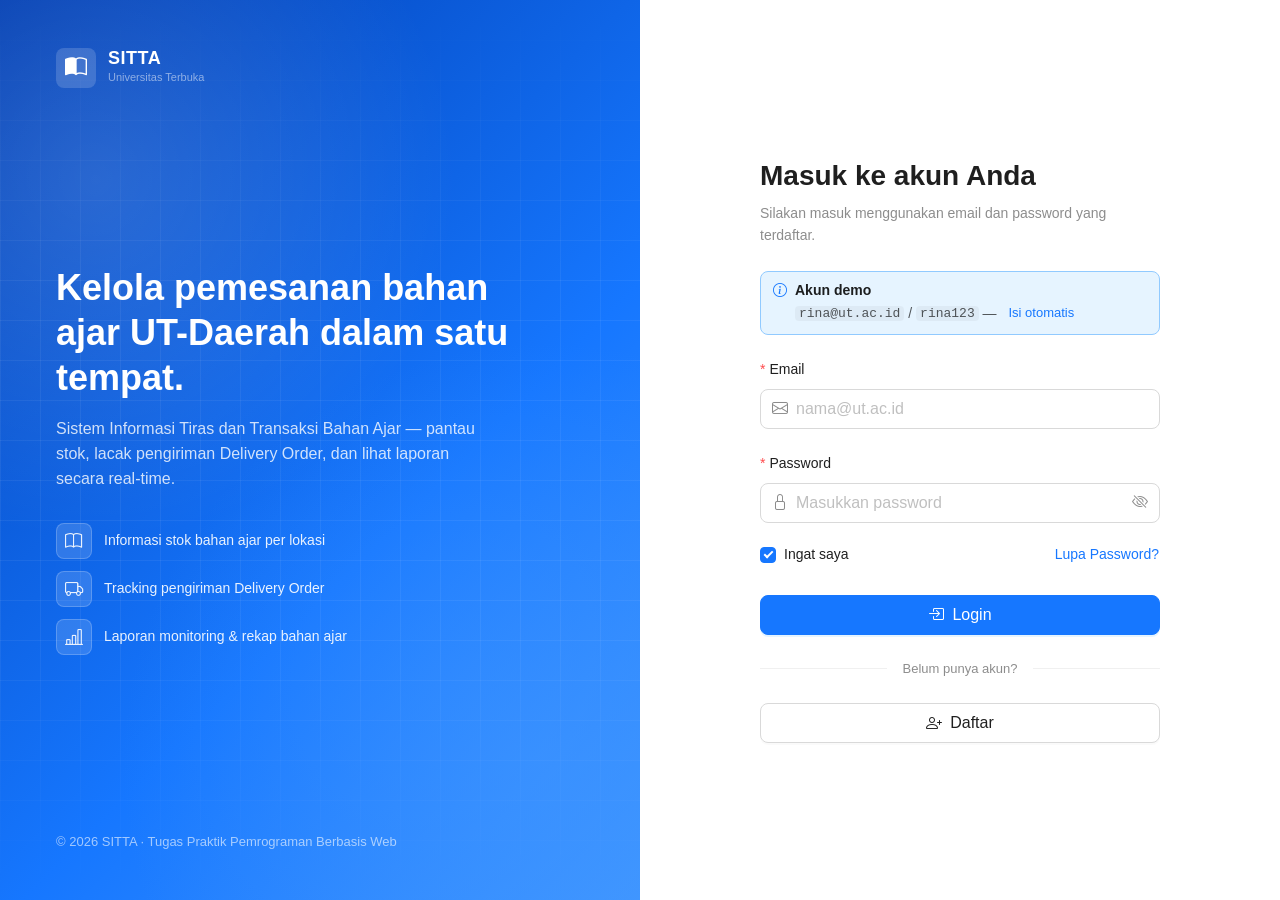
==== commit a5b8f3f4: "feat: update icons to Bootstrap Icons and improve accessibility - Added Bootstrap Icons stylesheet t" ====
--- a/dashboard.html
+++ b/dashboard.html
@@ -4,7 +4,8 @@
   <meta charset="UTF-8">
   <meta name="viewport" content="width=device-width, initial-scale=1.0">
   <meta name="description" content="Dashboard SITTA — menu utama pemesanan bahan ajar Universitas Terbuka">
-  <title>Dashboard · SITTA Universitas Terbuka</title>
+  <title>Dashboard - SITTA Universitas Terbuka</title>
+  <link rel="stylesheet" href="https://cdn.jsdelivr.net/npm/bootstrap-icons@1.11.3/font/bootstrap-icons.min.css">
   <link rel="stylesheet" href="css/style.css">
   <script src="js/data.js"></script>
   <script src="js/script.js"></script>
@@ -28,11 +29,11 @@
         </div>
 
         <!-- ===================== VIEW: BERANDA ===================== -->
-        <section data-view="home" aria-labelledby="greetingTitle">
+        <section data-view="dashboard" aria-labelledby="greetingTitle">
           <div class="greeting" id="greeting" data-period="pagi">
             <div>
               <span class="greeting-eyebrow" id="greetingEyebrow">
-                <svg class="icon"><use href="#i-sunrise"></use></svg> Pagi
+                <i class="bi bi-sunrise" aria-hidden="true"></i> Pagi
               </span>
               <h1 class="greeting-title" id="greetingTitle">Selamat Pagi!</h1>
               <p class="greeting-sub" id="greetingSub">Semoga harimu menyenangkan.</p>
@@ -55,8 +56,8 @@
               <li>
                 <a class="card nav-tile" href="stok.html">
                   <div class="nav-tile-head">
-                    <span class="nav-tile-icon tone-blue"><svg class="icon"><use href="#i-book"></use></svg></span>
-                    <svg class="icon nav-tile-arrow"><use href="#i-arrow-right"></use></svg>
+                    <span class="nav-tile-icon tone-blue"><i class="bi bi-book" aria-hidden="true"></i></span>
+                    <i class="bi bi-arrow-right nav-tile-arrow" aria-hidden="true"></i>
                   </div>
                   <h3 class="nav-tile-title">Informasi Bahan Ajar</h3>
                   <p class="nav-tile-desc">Lihat stok, edisi, dan lokasi bahan ajar yang tersedia.</p>
@@ -65,8 +66,8 @@
               <li>
                 <a class="card nav-tile" href="tracking.html">
                   <div class="nav-tile-head">
-                    <span class="nav-tile-icon tone-green"><svg class="icon"><use href="#i-truck"></use></svg></span>
-                    <svg class="icon nav-tile-arrow"><use href="#i-arrow-right"></use></svg>
+                    <span class="nav-tile-icon tone-green"><i class="bi bi-truck" aria-hidden="true"></i></span>
+                    <i class="bi bi-arrow-right nav-tile-arrow" aria-hidden="true"></i>
                   </div>
                   <h3 class="nav-tile-title">Tracking Pengiriman</h3>
                   <p class="nav-tile-desc">Lacak status pengiriman berdasarkan nomor Delivery Order.</p>
@@ -75,20 +76,20 @@
               <li>
                 <div class="card nav-tile">
                   <div class="nav-tile-head">
-                    <span class="nav-tile-icon tone-purple"><svg class="icon"><use href="#i-report"></use></svg></span>
+                    <span class="nav-tile-icon tone-purple"><i class="bi bi-file-earmark-text" aria-hidden="true"></i></span>
                   </div>
                   <h3 class="nav-tile-title">Laporan</h3>
                   <div class="nav-sublinks">
-                    <a class="nav-sublink" href="#monitoring">Monitoring Progress DO <svg class="icon"><use href="#i-right"></use></svg></a>
-                    <a class="nav-sublink" href="#rekap">Rekap Bahan Ajar <svg class="icon"><use href="#i-right"></use></svg></a>
+                    <a class="nav-sublink" href="#monitoring">Monitoring Progress DO <i class="bi bi-chevron-right" aria-hidden="true"></i></a>
+                    <a class="nav-sublink" href="#rekap">Rekap Bahan Ajar <i class="bi bi-chevron-right" aria-hidden="true"></i></a>
                   </div>
                 </div>
               </li>
               <li>
                 <a class="card nav-tile" href="#histori">
                   <div class="nav-tile-head">
-                    <span class="nav-tile-icon tone-orange"><svg class="icon"><use href="#i-history"></use></svg></span>
-                    <svg class="icon nav-tile-arrow"><use href="#i-arrow-right"></use></svg>
+                    <span class="nav-tile-icon tone-orange"><i class="bi bi-clock-history" aria-hidden="true"></i></span>
+                    <i class="bi bi-arrow-right nav-tile-arrow" aria-hidden="true"></i>
                   </div>
                   <h3 class="nav-tile-title">Histori Transaksi</h3>
                   <p class="nav-tile-desc">Riwayat transaksi pemesanan bahan ajar beserta total pembayaran.</p>
@@ -100,7 +101,7 @@
           <div class="grid grid-main-side mt-24">
             <article class="card">
               <header class="card-head">
-                <h2 class="card-title"><svg class="icon"><use href="#i-truck"></use></svg> Pengiriman Terbaru</h2>
+                <h2 class="card-title"><i class="bi bi-truck" aria-hidden="true"></i> Pengiriman Terbaru</h2>
                 <a href="#monitoring" class="btn btn-link">Lihat semua</a>
               </header>
               <div class="card-body flush" id="homeRecentDO"></div>
@@ -108,7 +109,7 @@
 
             <article class="card">
               <header class="card-head">
-                <h2 class="card-title"><svg class="icon"><use href="#i-package"></use></svg> Stok Bahan Ajar</h2>
+                <h2 class="card-title"><i class="bi bi-box-seam" aria-hidden="true"></i> Stok Bahan Ajar</h2>
                 <a href="stok.html" class="btn btn-link">Detail</a>
               </header>
               <div class="card-body" id="homeStock"></div>
@@ -123,9 +124,6 @@
               <h1 class="page-title" id="monitoringTitle">Monitoring Progress DO Bahan Ajar</h1>
               <p class="page-desc">Pantau progres setiap Delivery Order dari proses hingga diterima.</p>
             </div>
-            <button type="button" class="btn no-print" data-action="print">
-              <svg class="icon"><use href="#i-printer"></use></svg> Cetak
-            </button>
           </div>
 
           <div class="grid grid-4 mb-16" id="monitoringStats"></div>
@@ -141,7 +139,7 @@
                     <th scope="col">Tgl Kirim</th>
                     <th scope="col">Status</th>
                     <th scope="col" style="min-width: 200px">Progress</th>
-                    <th scope="col" class="no-print"><span class="sr-only">Aksi</span></th>
+                    <th scope="col"><span class="sr-only">Aksi</span></th>
                   </tr>
                 </thead>
                 <tbody id="monitoringBody"></tbody>
@@ -157,9 +155,6 @@
               <h1 class="page-title" id="rekapTitle">Rekap Bahan Ajar</h1>
               <p class="page-desc">Ringkasan jumlah judul dan stok bahan ajar di seluruh lokasi.</p>
             </div>
-            <button type="button" class="btn no-print" data-action="print">
-              <svg class="icon"><use href="#i-printer"></use></svg> Cetak
-            </button>
           </div>
 
           <div class="grid grid-4 mb-16" id="rekapStats"></div>
@@ -167,7 +162,7 @@
           <div class="grid grid-main-side">
             <article class="card">
               <header class="card-head">
-                <h2 class="card-title"><svg class="icon"><use href="#i-chart"></use></svg> Distribusi Stok per Judul</h2>
+                <h2 class="card-title"><i class="bi bi-bar-chart-line" aria-hidden="true"></i> Distribusi Stok per Judul</h2>
                 <div class="legend" aria-hidden="true">
                   <span><i></i> Stok aman</span>
                   <span><i class="is-warning"></i> Perlu restock</span>
@@ -180,7 +175,7 @@
 
             <article class="card">
               <header class="card-head">
-                <h2 class="card-title"><svg class="icon"><use href="#i-pin"></use></svg> Rekap per Lokasi</h2>
+                <h2 class="card-title"><i class="bi bi-geo-alt" aria-hidden="true"></i> Rekap per Lokasi</h2>
               </header>
               <div class="table-wrapper">
                 <table class="table table-sm">
@@ -206,15 +201,12 @@
               <h1 class="page-title" id="historiTitle">Histori Transaksi Bahan Ajar</h1>
               <p class="page-desc">Daftar seluruh transaksi pemesanan bahan ajar melalui Delivery Order.</p>
             </div>
-            <button type="button" class="btn no-print" data-action="print">
-              <svg class="icon"><use href="#i-printer"></use></svg> Cetak
-            </button>
           </div>
 
           <article class="card">
             <form class="toolbar" id="historiFilter" role="search" aria-label="Filter transaksi">
               <div class="input-affix">
-                <svg class="icon"><use href="#i-search"></use></svg>
+                <i class="bi bi-search" aria-hidden="true"></i>
                 <label for="historiSearch" class="sr-only">Cari transaksi</label>
                 <input class="input" type="search" id="historiSearch" placeholder="Cari nomor DO, nama, ekspedisi…">
               </div>
@@ -247,7 +239,7 @@
       </main>
 
       <footer class="layout-footer">
-        &copy; <span data-year>2026</span> SITTA — Sistem Informasi Tiras &amp; Transaksi Bahan Ajar · Universitas Terbuka
+        &copy; 2026 SITTA — Sistem Informasi Tiras &amp; Transaksi Bahan Ajar · Universitas Terbuka
       </footer>
     </div>
   </div>
--- a/css/style.css
+++ b/css/style.css
@@ -2,17 +2,17 @@
    SITTA — Sistem Informasi Tiras & Transaksi Bahan Ajar
    Design system terinspirasi Ant Design (token, komponen, layout)
    --------------------------------------------------------------------------
-   1. Design Tokens (light & dark)
+   1. Design Tokens
    2. Base / Reset
    3. Typography & Utilities
    4. Komponen: Button, Input, Form, Checkbox, Select
    5. Komponen: Card, Statistic, Tag, Badge, Alert, Divider, Avatar
    6. Komponen: Table, Descriptions, Progress, Steps, Timeline
-   7. Komponen: Modal, Message, Dropdown, Segmented, Empty, Result
+   7. Komponen: Modal, Message, Dropdown, Empty, Result
    8. Layout: Sider, Header, Content, Footer, Breadcrumb
    9. Halaman: Login
    10. Halaman: Dashboard, Tracking, Stok
-   11. Responsive & Print
+   11. Responsive
    ========================================================================== */
 
 /* 1. DESIGN TOKENS ======================================================== */
@@ -81,64 +81,7 @@
 
   --header-h: 64px;
   --sider-w: 240px;
-  --sider-w-collapsed: 80px;
-
-  color-scheme: light;
-}
-
-:root[data-theme="dark"] {
-  --primary: #1668dc;
-  --primary-hover: #3c89e8;
-  --primary-active: #1554ad;
-  --primary-bg: #111a2c;
-  --primary-bg-hover: #112545;
-  --primary-border: #15325b;
-
-  --success: #49aa19;
-  --success-bg: #162312;
-  --success-border: #274916;
-  --success-text: #49aa19;
-
-  --warning: #d89614;
-  --warning-bg: #2b2111;
-  --warning-border: #594214;
-  --warning-text: #d89614;
-
-  --error: #dc4446;
-  --error-hover: #e86e6b;
-  --error-bg: #2c1618;
-  --error-border: #5b2526;
-  --error-text: #dc4446;
-
-  --purple: #854eca;
-  --purple-bg: #1a1325;
-  --cyan: #13a8a8;
-  --cyan-bg: #112123;
-
-  --text: rgba(255, 255, 255, 0.85);
-  --text-2: rgba(255, 255, 255, 0.65);
-  --text-3: rgba(255, 255, 255, 0.45);
-  --text-4: rgba(255, 255, 255, 0.25);
-
-  --border: #424242;
-  --split: rgba(253, 253, 253, 0.12);
-
-  --bg-layout: #000000;
-  --bg-container: #141414;
-  --bg-elevated: #1f1f1f;
-  --bg-fill: rgba(255, 255, 255, 0.08);
-  --bg-fill-2: rgba(255, 255, 255, 0.04);
-  --bg-disabled: rgba(255, 255, 255, 0.08);
-  --table-head: #1d1d1d;
-  --mask: rgba(0, 0, 0, 0.65);
-
-  --sider-bg: #141414;
-  --sider-sub: #0a0a0a;
-
-  --shadow: 0 1px 2px 0 rgba(0, 0, 0, 0.16), 0 1px 6px -1px rgba(0, 0, 0, 0.12), 0 2px 4px 0 rgba(0, 0, 0, 0.09);
-  --shadow-lg: 0 6px 16px 0 rgba(0, 0, 0, 0.32), 0 3px 6px -4px rgba(0, 0, 0, 0.48), 0 9px 28px 8px rgba(0, 0, 0, 0.2);
-
-  color-scheme: dark;
+
 }
 
 /* 2. BASE / RESET ========================================================= */
@@ -215,16 +158,9 @@
   color: #fff;
 }
 
-.icon {
-  width: 1em;
-  height: 1em;
+.bi {
   flex-shrink: 0;
-  fill: none;
-  stroke: currentColor;
-  stroke-width: 1.9;
-  stroke-linecap: round;
-  stroke-linejoin: round;
-  vertical-align: -0.125em;
+  line-height: 1;
 }
 
 .skip-link {
@@ -430,36 +366,12 @@
   font-size: 18px;
 }
 
-.btn[disabled],
-.btn.is-loading {
+.btn[disabled] {
   cursor: not-allowed;
-  opacity: 0.65;
-}
-
-.btn[disabled]:not(.is-loading) {
   color: var(--text-4);
   background: var(--bg-disabled);
   border-color: var(--border);
   box-shadow: none;
-  opacity: 1;
-}
-
-.btn.is-loading::before {
-  content: "";
-  width: 14px;
-  height: 14px;
-  border: 2px solid currentColor;
-  border-right-color: transparent;
-  border-radius: 50%;
-  animation: spin 0.8s linear infinite;
-}
-
-.btn.is-loading > .icon {
-  display: none;
-}
-
-@keyframes spin {
-  to { transform: rotate(360deg); }
 }
 
 /* 4b. INPUT, SELECT, FORM ================================================= */
@@ -547,7 +459,7 @@
   box-shadow: var(--focus-ring);
 }
 
-.input-affix > .icon {
+.input-affix > .bi {
   color: var(--text-3);
 }
 
@@ -640,7 +552,7 @@
   box-shadow: none;
 }
 
-.form-item.has-error .input-affix > .icon {
+.form-item.has-error .input-affix > .bi {
   color: var(--error);
 }
 
@@ -741,7 +653,7 @@
   font-weight: 600;
 }
 
-.card-title .icon {
+.card-title .bi {
   color: var(--primary);
 }
 
@@ -889,18 +801,18 @@
   font-size: 14px;
 }
 
-.alert > .icon {
+.alert > .bi {
   margin-top: 3px;
 }
 
 .alert-info { background: var(--primary-bg); border-color: var(--primary-border); }
-.alert-info > .icon { color: var(--primary); }
+.alert-info > .bi { color: var(--primary); }
 .alert-success { background: var(--success-bg); border-color: var(--success-border); }
-.alert-success > .icon { color: var(--success); }
+.alert-success > .bi { color: var(--success); }
 .alert-warning { background: var(--warning-bg); border-color: var(--warning-border); }
-.alert-warning > .icon { color: var(--warning); }
+.alert-warning > .bi { color: var(--warning); }
 .alert-error { background: var(--error-bg); border-color: var(--error-border); }
-.alert-error > .icon { color: var(--error); }
+.alert-error > .bi { color: var(--error); }
 
 .alert-title {
   font-weight: 600;
@@ -1100,6 +1012,10 @@
   transition: width 0.6s var(--ease);
 }
 
+.mini-bar-fill.is-success { background: var(--success); }
+.mini-bar-fill.is-processing { background: var(--primary); }
+.mini-bar-fill.is-warning { background: var(--warning); }
+
 .mini-bar-value {
   min-width: 44px;
   text-align: right;
@@ -1154,7 +1070,7 @@
   gap: 8px;
 }
 
-.descriptions dt .icon {
+.descriptions dt .bi {
   color: var(--text-3);
 }
 
@@ -1393,29 +1309,13 @@
   animation: fadeIn 0.25s ease;
 }
 
-.modal.is-closing {
-  animation: zoomOut 0.18s var(--ease) forwards;
-}
-
-.modal.is-closing::backdrop {
-  animation: fadeOut 0.18s ease forwards;
-}
-
 @keyframes zoomIn {
   from { opacity: 0; transform: scale(0.85); }
   to { opacity: 1; transform: scale(1); }
 }
 
-@keyframes zoomOut {
-  to { opacity: 0; transform: scale(0.9); }
-}
-
 @keyframes fadeIn {
   from { opacity: 0; }
-}
-
-@keyframes fadeOut {
-  to { opacity: 0; }
 }
 
 .modal-content {
@@ -1539,11 +1439,11 @@
   animation: messageOut 0.25s var(--ease) forwards;
 }
 
-.message .icon { font-size: 16px; }
-.message-success .icon { color: var(--success); }
-.message-error .icon { color: var(--error); }
-.message-warning .icon { color: var(--warning); }
-.message-info .icon { color: var(--primary); }
+.message .bi { font-size: 16px; }
+.message-success .bi { color: var(--success); }
+.message-error .bi { color: var(--error); }
+.message-warning .bi { color: var(--warning); }
+.message-info .bi { color: var(--primary); }
 
 @keyframes messageIn {
   from { opacity: 0; transform: translateY(-100%); }
@@ -1632,37 +1532,6 @@
 }
 
 /* Segmented */
-.segmented {
-  display: inline-flex;
-  padding: 2px;
-  background: var(--bg-fill);
-  border-radius: var(--radius);
-}
-
-.segmented-item {
-  display: inline-flex;
-  align-items: center;
-  gap: 6px;
-  height: 28px;
-  padding: 0 11px;
-  border: 0;
-  border-radius: var(--radius-sm);
-  background: transparent;
-  color: var(--text-2);
-  cursor: pointer;
-  transition: all 0.2s var(--ease);
-}
-
-.segmented-item:hover {
-  color: var(--text);
-}
-
-.segmented-item[aria-pressed="true"] {
-  background: var(--bg-elevated);
-  color: var(--text);
-  box-shadow: 0 1px 2px rgba(0, 0, 0, 0.08), 0 1px 4px -1px rgba(0, 0, 0, 0.04);
-}
-
 /* Empty & Result */
 .empty {
   display: flex;
@@ -1679,10 +1548,6 @@
   margin-bottom: 8px;
 }
 
-.empty-icon .icon {
-  stroke-width: 1.2;
-}
-
 .result {
   display: flex;
   flex-direction: column;
@@ -1696,7 +1561,6 @@
   margin-bottom: 20px;
 }
 
-.result-icon .icon { stroke-width: 1.4; }
 .result-icon.is-success { color: var(--success); }
 .result-icon.is-warning { color: var(--warning); }
 .result-icon.is-error { color: var(--error); }
@@ -1728,7 +1592,6 @@
   flex-direction: column;
   min-width: 0;
   margin-left: var(--sider-w);
-  transition: margin-left 0.2s var(--ease);
 }
 
 /* Sider */
@@ -1740,12 +1603,8 @@
   background: var(--sider-bg);
   display: flex;
   flex-direction: column;
-  transition: width 0.2s var(--ease), transform 0.25s var(--ease);
+  transition: transform 0.25s var(--ease);
   overflow: hidden;
-}
-
-:root[data-theme="dark"] .layout-sider {
-  border-right: 1px solid var(--split);
 }
 
 .sider-brand {
@@ -1764,9 +1623,15 @@
 }
 
 .brand-logo {
+  display: grid;
+  place-items: center;
   width: 32px;
   height: 32px;
   flex-shrink: 0;
+  border-radius: var(--radius-lg);
+  background: var(--primary);
+  color: #fff;
+  font-size: 18px;
 }
 
 .brand-name {
@@ -1817,7 +1682,7 @@
   font-size: 14px;
 }
 
-.menu-item .icon {
+.menu-item .bi {
   font-size: 16px;
 }
 
@@ -1866,31 +1731,6 @@
 
 .submenu-list .menu-item {
   padding-left: 50px;
-}
-
-/* Sider ringkas (hanya desktop) */
-@media (min-width: 993px) {
-  .is-sider-collapsed .layout-main {
-    margin-left: var(--sider-w-collapsed);
-  }
-
-  .is-sider-collapsed .layout-sider {
-    width: var(--sider-w-collapsed);
-  }
-
-  .is-sider-collapsed .brand-text,
-  .is-sider-collapsed .menu-label,
-  .is-sider-collapsed .menu-arrow,
-  .is-sider-collapsed .menu-group-title,
-  .is-sider-collapsed .submenu-list,
-  .is-sider-collapsed .sider-footer-text {
-    display: none;
-  }
-
-  .is-sider-collapsed .menu-item {
-    justify-content: center;
-    padding: 0;
-  }
 }
 
 .sider-footer {
@@ -1935,6 +1775,10 @@
   min-width: 0;
 }
 
+.header-menu-btn {
+  display: none;
+}
+
 .header-clock {
   display: inline-flex;
   align-items: center;
@@ -2061,10 +1905,6 @@
 .toolbar .select {
   width: auto;
   min-width: 160px;
-}
-
-.toolbar-spacer {
-  flex: 1;
 }
 
 /* 9. LOGIN ================================================================= */
@@ -2086,13 +1926,6 @@
     radial-gradient(circle at 15% 20%, rgba(255, 255, 255, 0.14) 0, transparent 40%),
     radial-gradient(circle at 85% 85%, rgba(64, 150, 255, 0.55) 0, transparent 45%),
     linear-gradient(135deg, #003eb3 0%, #1677ff 60%, #4096ff 100%);
-}
-
-:root[data-theme="dark"] .auth-hero {
-  background:
-    radial-gradient(circle at 15% 20%, rgba(255, 255, 255, 0.08) 0, transparent 40%),
-    radial-gradient(circle at 85% 85%, rgba(22, 104, 220, 0.4) 0, transparent 45%),
-    linear-gradient(135deg, #001233 0%, #0d2f66 60%, #15417e 100%);
 }
 
 .auth-hero::after {
@@ -2121,6 +1954,8 @@
 .auth-brand .brand-logo {
   width: 40px;
   height: 40px;
+  font-size: 22px;
+  background: rgba(255, 255, 255, 0.16);
 }
 
 .auth-hero h1 {
@@ -2175,12 +2010,6 @@
   background: var(--bg-container);
 }
 
-.auth-theme-toggle {
-  position: absolute;
-  top: 16px;
-  right: 16px;
-}
-
 .auth-card {
   width: 100%;
   max-width: 400px;
@@ -2198,6 +2027,7 @@
 .auth-mobile-brand .brand-logo {
   width: 36px;
   height: 36px;
+  font-size: 20px;
 }
 
 .auth-title {
@@ -2510,93 +2340,10 @@
 }
 
 /* Stok */
-.book-grid {
-  display: grid;
-  grid-template-columns: repeat(auto-fill, minmax(200px, 1fr));
-  gap: 16px;
-  padding: 24px;
-}
-
-.book-card {
-  display: flex;
-  flex-direction: column;
-  overflow: hidden;
-  text-align: left;
-  padding: 0;
-  font: inherit;
-  color: inherit;
-  transition: all 0.25s var(--ease);
-}
-
-.book-card:hover {
-  border-color: transparent;
-  box-shadow: var(--shadow-lg);
-  transform: translateY(-2px);
-}
-
-.book-cover {
-  position: relative;
-  aspect-ratio: 5 / 6;
-  background: var(--bg-fill);
-  overflow: hidden;
-  border-bottom: 1px solid var(--split);
-}
-
-.book-cover img {
-  width: 100%;
-  height: 100%;
-  object-fit: cover;
-  transition: transform 0.4s var(--ease);
-}
-
-.book-card:hover .book-cover img {
-  transform: scale(1.04);
-}
-
-.book-cover .tag {
-  position: absolute;
-  top: 10px;
-  left: 10px;
-  box-shadow: var(--shadow);
-}
-
-.book-cover.thumb-fallback,
-.book-cover > .thumb-fallback {
-  font-size: 48px;
-}
-
-.book-cover > .thumb-fallback,
 .book-detail-cover > .thumb-fallback {
   width: 100%;
   height: 100%;
   font-size: 56px;
-}
-
-.book-body {
-  padding: 14px 16px 16px;
-  display: flex;
-  flex-direction: column;
-  gap: 4px;
-  flex: 1;
-}
-
-.book-title {
-  font-weight: 600;
-  line-height: 1.4;
-}
-
-.book-meta {
-  display: flex;
-  justify-content: space-between;
-  align-items: center;
-  margin-top: auto;
-  padding-top: 10px;
-}
-
-.book-stock {
-  font-size: 18px;
-  font-weight: 600;
-  font-variant-numeric: tabular-nums;
 }
 
 .book-detail {
@@ -2619,10 +2366,6 @@
   object-fit: cover;
 }
 
-.book-detail-cover.thumb-fallback {
-  font-size: 56px;
-}
-
 .book-detail .descriptions {
   grid-template-columns: 1fr;
 }
@@ -2714,6 +2457,10 @@
     transform: translateX(-100%);
   }
 
+  .header-menu-btn {
+    display: inline-flex;
+  }
+
   .is-sider-open .layout-sider {
     transform: none;
     box-shadow: var(--shadow-lg);
@@ -2744,7 +2491,6 @@
   .toolbar { padding: 12px 16px; }
   .toolbar .input-affix,
   .toolbar .select { width: 100%; }
-  .toolbar-spacer { display: none; }
 
   .grid-4,
   .grid-2,
@@ -2788,7 +2534,6 @@
 
   .form-inline { flex-direction: column; align-items: stretch; }
 
-  .book-grid { grid-template-columns: repeat(2, minmax(0, 1fr)); padding: 16px; gap: 12px; }
   .book-detail { grid-template-columns: minmax(0, 1fr); }
   .book-detail-cover { max-width: 180px; }
 
@@ -2803,20 +2548,3 @@
     transition-duration: 0.01ms !important;
   }
 }
-
-/* PRINT (laporan) ========================================================== */
-@media print {
-  .layout-sider,
-  .layout-header,
-  .layout-footer,
-  .toolbar,
-  .breadcrumb,
-  .no-print,
-  .message-container {
-    display: none !important;
-  }
-
-  .layout-main { margin-left: 0 !important; }
-  body { background: #fff; }
-  .card { box-shadow: none; border-color: #ddd; }
-}
